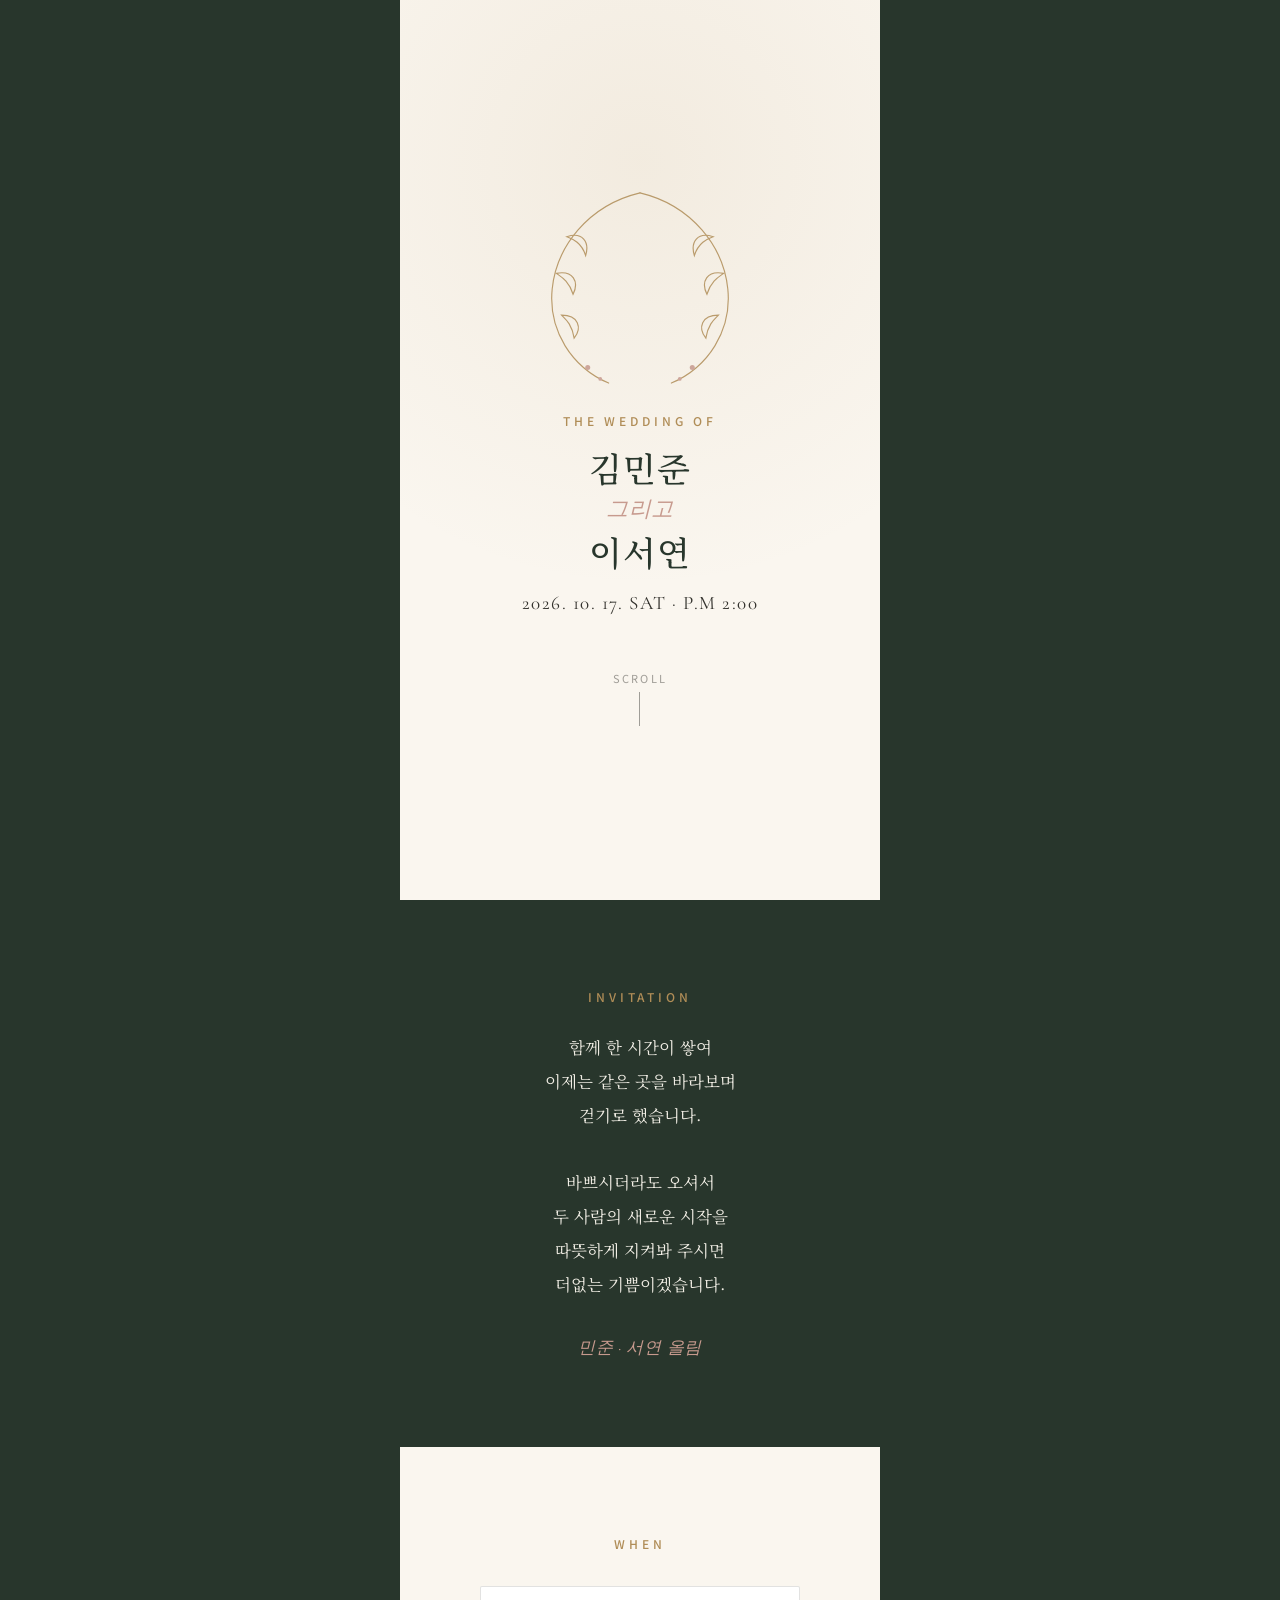
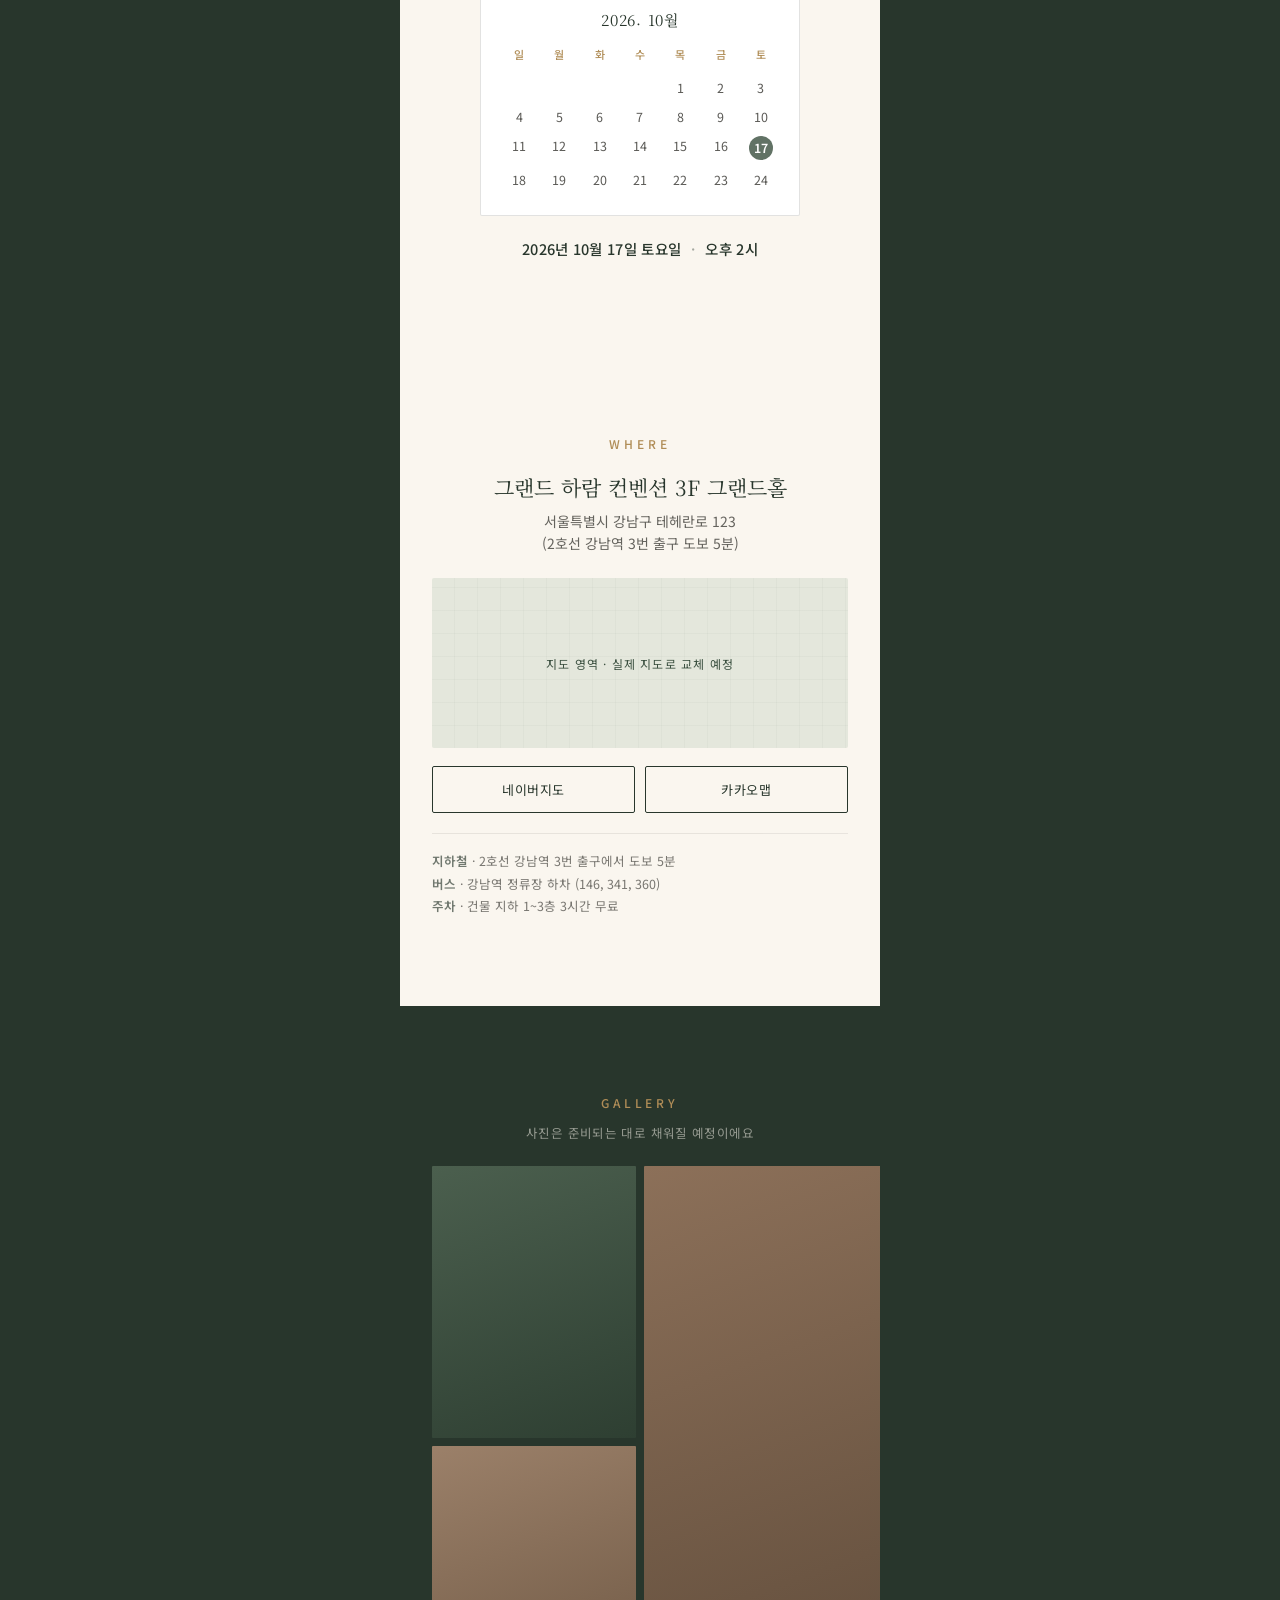
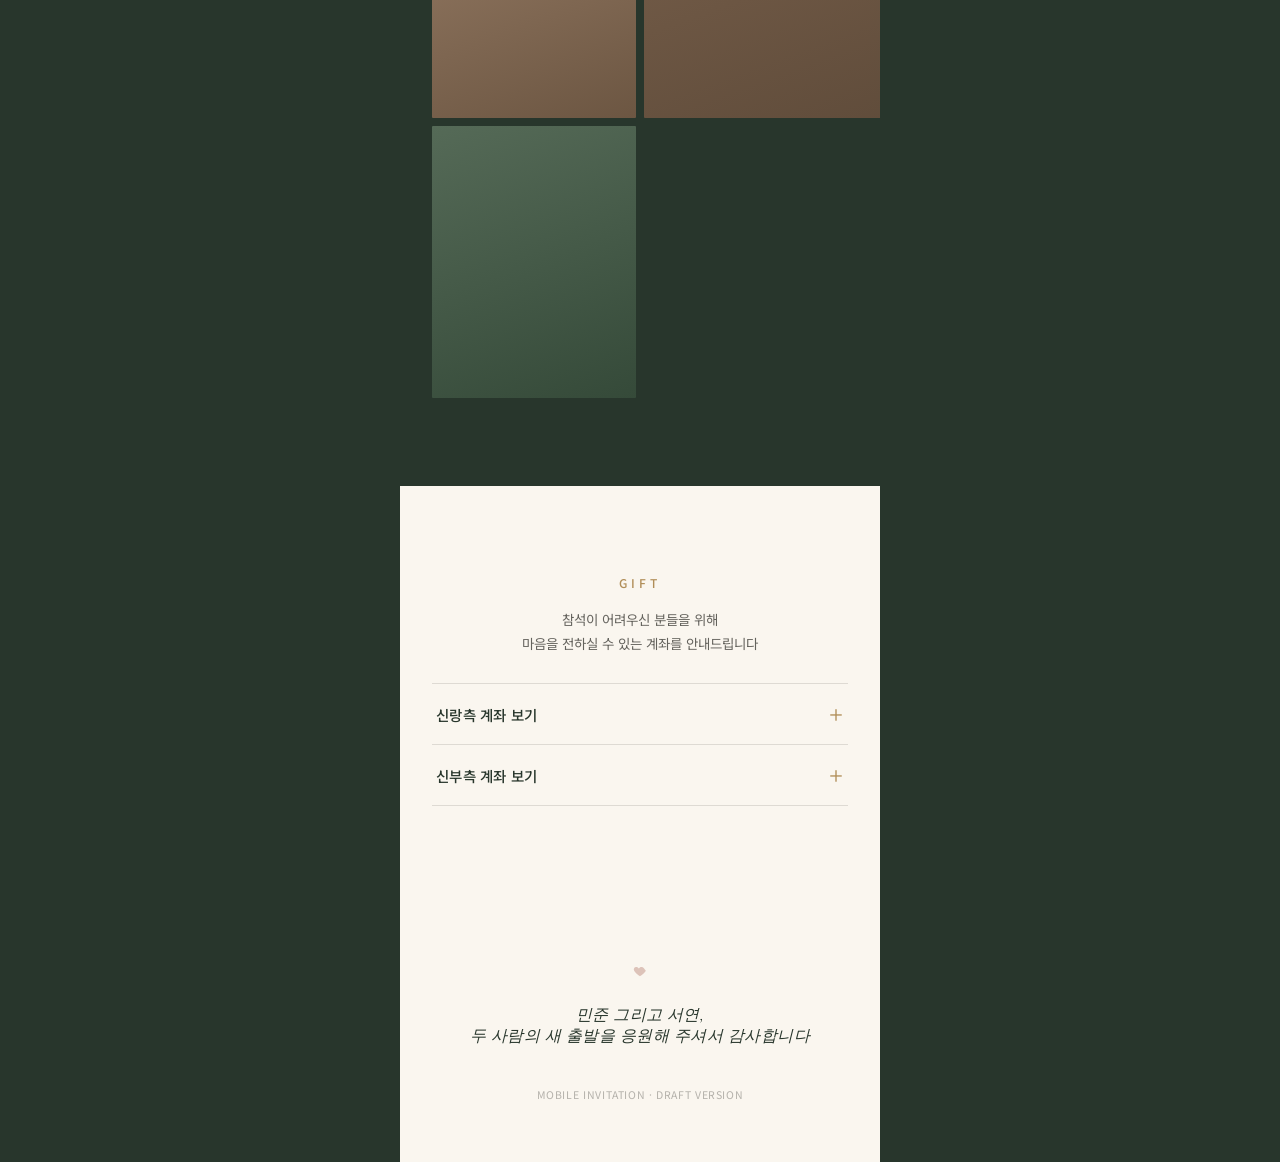
==== index.html @ 7b97405b "tt" ====
<!DOCTYPE html>
<html lang="ko">
<head>
<meta charset="UTF-8">
<meta name="viewport" content="width=device-width, initial-scale=1.0, maximum-scale=1.0">
<title>민준 · 서연 결혼식에 초대합니다</title>
<link rel="preconnect" href="https://fonts.googleapis.com">
<link rel="preconnect" href="https://fonts.gstatic.com" crossorigin>
<link href="https://fonts.googleapis.com/css2?family=Cormorant+Garamond:ital,wght@0,400;0,500;1,400;1,500&family=Noto+Sans+KR:wght@300;400;500;700&family=Noto+Serif+KR:wght@400;500;600&display=swap" rel="stylesheet">
<style>
  :root{
    --ivory:#FAF6EF;
    --forest:#3A4F3F;
    --forest-deep:#28362C;
    --rose:#C79A8E;
    --gold:#B08D57;
    --charcoal:#33322D;
    --sage:#E4E7DC;
    --line:rgba(51,50,45,0.14);
  }
  *{box-sizing:border-box; margin:0; padding:0;}
  html{scroll-behavior:smooth;}
  body{
    background:var(--forest-deep);
    color:var(--charcoal);
    font-family:'Noto Sans KR', sans-serif;
    -webkit-font-smoothing:antialiased;
  }
  .page{
    max-width:480px;
    margin:0 auto;
    background:var(--ivory);
    overflow:hidden;
    position:relative;
  }
  .section{
    padding:88px 32px;
    position:relative;
  }
  .eyebrow{
    font-size:12px;
    letter-spacing:0.32em;
    text-transform:uppercase;
    color:var(--gold);
    font-weight:500;
    text-align:center;
  }
  .fade-in{
    opacity:0;
    transform:translateY(18px);
    transition:opacity 0.9s ease, transform 0.9s ease;
  }
  .fade-in.visible{
    opacity:1;
    transform:translateY(0);
  }
  @media (prefers-reduced-motion: reduce){
    .fade-in{ opacity:1; transform:none; transition:none; }
    html{ scroll-behavior:auto; }
  }

  /* ---------- HERO ---------- */
  .hero{
    min-height:100svh;
    display:flex;
    flex-direction:column;
    align-items:center;
    justify-content:center;
    text-align:center;
    padding:64px 32px;
    background:
      radial-gradient(circle at 50% 18%, rgba(176,141,87,0.10), transparent 55%),
      var(--ivory);
  }
  .wreath{
    width:230px;
    height:230px;
    margin-bottom:8px;
  }
  .hero .eyebrow{ margin-bottom:2px; }
  .hero-names{
    font-family:'Noto Serif KR', serif;
    font-size:34px;
    font-weight:500;
    color:var(--forest-deep);
    letter-spacing:0.02em;
    margin:14px 0 6px;
    line-height:1.35;
  }
  .amp{
    display:block;
    font-family:'Cormorant Garamond', serif;
    font-style:italic;
    font-size:22px;
    color:var(--rose);
    margin:4px 0;
  }
  .hero-date{
    font-family:'Cormorant Garamond', serif;
    font-size:19px;
    letter-spacing:0.08em;
    color:var(--charcoal);
    margin-top:10px;
  }
  .scroll-cue{
    margin-top:56px;
    font-size:11px;
    letter-spacing:0.2em;
    color:var(--charcoal);
    opacity:0.45;
    display:flex;
    flex-direction:column;
    align-items:center;
    gap:6px;
  }
  .scroll-cue .stem{
    width:1px; height:34px;
    background:currentColor;
    animation:stem 2s ease-in-out infinite;
  }
  @keyframes stem{
    0%,100%{ transform:scaleY(1); opacity:0.45; }
    50%{ transform:scaleY(0.55); opacity:0.9; }
  }
  @media (prefers-reduced-motion: reduce){ .scroll-cue .stem{ animation:none; } }

  /* ---------- MESSAGE ---------- */
  .message{
    background:var(--forest-deep);
    color:var(--sage);
    text-align:center;
  }
  .message .eyebrow{ color:var(--gold); }
  .message p{
    font-family:'Noto Serif KR', serif;
    font-size:16.5px;
    line-height:2.05;
    color:#F1EEE5;
    margin-top:26px;
    font-weight:400;
  }
  .message .sign{
    margin-top:34px;
    font-family:'Cormorant Garamond', serif;
    font-style:italic;
    font-size:17px;
    color:var(--rose);
    letter-spacing:0.04em;
  }
  .divider{
    width:34px; height:1px;
    background:var(--gold);
    margin:26px auto 0;
    opacity:0.6;
  }

  /* ---------- CALENDAR ---------- */
  .calendar-wrap{
    display:flex; justify-content:center; margin-top:34px;
  }
  .calendar{
    width:100%;
    max-width:320px;
    border:1px solid var(--line);
    border-radius:2px;
    padding:22px 18px 26px;
    background:#fff;
  }
  .cal-title{
    text-align:center;
    font-family:'Noto Serif KR', serif;
    font-size:15px;
    color:var(--forest-deep);
    letter-spacing:0.05em;
    margin-bottom:16px;
  }
  .cal-grid{
    display:grid;
    grid-template-columns:repeat(7,1fr);
    row-gap:10px;
    text-align:center;
    font-size:12.5px;
  }
  .cal-grid .dow{
    color:var(--gold);
    font-weight:500;
    font-size:11px;
    padding-bottom:6px;
  }
  .cal-grid .d{ color:var(--charcoal); opacity:0.8; }
  .cal-grid .d.blank{ visibility:hidden; }
  .cal-grid .d.highlight{
    position:relative;
    color:#fff;
    font-weight:600;
  }
  .cal-grid .d.highlight span{
    display:inline-flex;
    align-items:center;
    justify-content:center;
    width:24px; height:24px;
    background:var(--forest);
    border-radius:50%;
  }
  .detail-row{
    display:flex;
    justify-content:center;
    gap:10px;
    margin-top:22px;
    font-size:14.5px;
    color:var(--forest-deep);
    font-weight:500;
    letter-spacing:0.02em;
  }
  .detail-row .divider-dot{ opacity:0.4; }

  /* ---------- LOCATION ---------- */
  .location{ text-align:center; }
  .venue-name{
    font-family:'Noto Serif KR', serif;
    font-size:21px;
    margin-top:20px;
    color:var(--forest-deep);
  }
  .venue-addr{
    font-size:14px;
    margin-top:8px;
    color:var(--charcoal);
    opacity:0.75;
    line-height:1.6;
  }
  .map-box{
    margin-top:24px;
    height:170px;
    border-radius:2px;
    background:
      repeating-linear-gradient(0deg, transparent, transparent 22px, rgba(58,79,63,0.07) 23px),
      repeating-linear-gradient(90deg, transparent, transparent 22px, rgba(58,79,63,0.07) 23px),
      var(--sage);
    display:flex;
    align-items:center;
    justify-content:center;
    color:var(--forest);
    font-size:12px;
    letter-spacing:0.1em;
  }
  .map-buttons{
    display:flex;
    gap:10px;
    margin-top:18px;
  }
  .map-buttons a{
    flex:1;
    text-align:center;
    padding:13px 0;
    font-size:13px;
    letter-spacing:0.04em;
    text-decoration:none;
    color:var(--forest-deep);
    border:1px solid var(--forest-deep);
    border-radius:2px;
    transition:background 0.25s ease, color 0.25s ease;
  }
  .map-buttons a:active{ background:var(--forest-deep); color:#fff; }
  .transit-note{
    margin-top:20px;
    font-size:12.5px;
    color:var(--charcoal);
    opacity:0.65;
    line-height:1.8;
    text-align:left;
    border-top:1px solid var(--line);
    padding-top:16px;
  }
  .transit-note b{ color:var(--forest-deep); font-weight:600; }

  /* ---------- GALLERY ---------- */
  .gallery{ background:var(--forest-deep); }
  .gallery .eyebrow{ color:var(--gold); }
  .gallery-note{
    text-align:center;
    color:#F1EEE5;
    opacity:0.55;
    font-size:12.5px;
    margin-top:12px;
    letter-spacing:0.03em;
  }
  .gallery-grid{
    display:grid;
    grid-template-columns:1fr 1fr;
    gap:8px;
    margin-top:24px;
  }
  .gallery-grid div{
    aspect-ratio:3/4;
    border-radius:1px;
  }
  .gallery-grid div:nth-child(1){ background:linear-gradient(160deg,#4B5F4E,#2E3F32); }
  .gallery-grid div:nth-child(2){ background:linear-gradient(160deg,#8C7059,#5C4938); grid-row: span 2; }
  .gallery-grid div:nth-child(3){ background:linear-gradient(160deg,#9B8069,#6C5642); }
  .gallery-grid div:nth-child(4){ background:linear-gradient(160deg,#556A57,#354A39); }

  /* ---------- ACCOUNT / RSVP ---------- */
  .accordion{ margin-top:28px; }
  .acc-item{
    border-top:1px solid var(--line);
  }
  .acc-item:last-child{ border-bottom:1px solid var(--line); }
  .acc-head{
    width:100%;
    background:none;
    border:none;
    padding:18px 4px;
    display:flex;
    align-items:center;
    justify-content:space-between;
    font-family:'Noto Sans KR', sans-serif;
    font-size:14.5px;
    font-weight:500;
    color:var(--forest-deep);
    cursor:pointer;
    letter-spacing:0.02em;
  }
  .acc-head .plus{
    font-size:16px;
    color:var(--gold);
    transition:transform 0.3s ease;
  }
  .acc-item.open .acc-head .plus{ transform:rotate(45deg); }
  .acc-body{
    max-height:0;
    overflow:hidden;
    transition:max-height 0.4s ease;
  }
  .acc-item.open .acc-body{ max-height:260px; }
  .acc-inner{ padding:0 4px 18px; }
  .acct-row{
    display:flex;
    justify-content:space-between;
    align-items:center;
    padding:10px 14px;
    background:#fff;
    border:1px solid var(--line);
    border-radius:2px;
    margin-bottom:8px;
    font-size:13px;
  }
  .acct-row .who{ color:var(--charcoal); opacity:0.6; margin-bottom:2px; font-size:11.5px; }
  .acct-row .num{ color:var(--forest-deep); font-weight:500; letter-spacing:0.02em; }
  .copy-btn{
    border:1px solid var(--forest-deep);
    background:none;
    color:var(--forest-deep);
    font-size:11.5px;
    padding:6px 10px;
    border-radius:2px;
    cursor:pointer;
    letter-spacing:0.03em;
    white-space:nowrap;
  }
  .copy-btn.copied{ background:var(--forest-deep); color:#fff; }

  /* ---------- FOOTER ---------- */
  .footer{
    text-align:center;
    padding:70px 32px 60px;
    background:var(--ivory);
  }
  .footer .heart{
    width:14px; height:14px;
    margin:0 auto 22px;
    opacity:0.55;
  }
  .footer p{
    font-family:'Cormorant Garamond', serif;
    font-style:italic;
    font-size:16px;
    color:var(--forest-deep);
    letter-spacing:0.03em;
  }
  .footer .credit{
    margin-top:40px;
    font-family:'Noto Sans KR', sans-serif;
    font-style:normal;
    font-size:10.5px;
    color:var(--charcoal);
    opacity:0.35;
    letter-spacing:0.06em;
  }
</style>
</head>
<body>
<div class="page">

  <!-- HERO -->
  <section class="hero">
    <svg class="wreath" viewBox="0 0 220 220" fill="none" xmlns="http://www.w3.org/2000/svg">
      <g stroke="#B08D57" stroke-width="1.1" stroke-linecap="round" fill="none" opacity="0.85">
        <path d="M110 18 C 60 30, 30 70, 26 110 C 22 150, 45 185, 80 200"/>
        <path d="M110 18 C 160 30, 190 70, 194 110 C 198 150, 175 185, 140 200"/>
        <path d="M40 60 C 55 55, 62 65, 58 78 C 54 65, 45 62, 40 60 Z"/>
        <path d="M30 95 C 46 92, 52 103, 46 115 C 42 102, 34 98, 30 95 Z"/>
        <path d="M35 135 C 51 135, 55 147, 47 157 C 45 144, 39 139, 35 135 Z"/>
        <path d="M180 60 C 165 55, 158 65, 162 78 C 166 65, 175 62, 180 60 Z"/>
        <path d="M190 95 C 174 92, 168 103, 174 115 C 178 102, 186 98, 190 95 Z"/>
        <path d="M185 135 C 169 135, 165 147, 173 157 C 175 144, 181 139, 185 135 Z"/>
        <circle cx="60" cy="185" r="2.4" fill="#C79A8E" stroke="none"/>
        <circle cx="160" cy="185" r="2.4" fill="#C79A8E" stroke="none"/>
        <circle cx="72" cy="196" r="1.8" fill="#C79A8E" stroke="none"/>
        <circle cx="148" cy="196" r="1.8" fill="#C79A8E" stroke="none"/>
      </g>
    </svg>
    <div class="eyebrow">The Wedding Of</div>
    <h1 class="hero-names">김민준<span class="amp">그리고</span>이서연</h1>
    <div class="hero-date">2026. 10. 17. SAT · P.M 2:00</div>
    <div class="scroll-cue"><span>SCROLL</span><span class="stem"></span></div>
  </section>

  <!-- MESSAGE -->
  <section class="section message fade-in">
    <div class="eyebrow">Invitation</div>
    <p>
      함께 한 시간이 쌓여<br>
      이제는 같은 곳을 바라보며<br>
      걷기로 했습니다.<br><br>
      바쁘시더라도 오셔서<br>
      두 사람의 새로운 시작을<br>
      따뜻하게 지켜봐 주시면<br>
      더없는 기쁨이겠습니다.
    </p>
    <div class="sign">민준 · 서연 올림</div>
  </section>

  <!-- CALENDAR / DETAILS -->
  <section class="section fade-in">
    <div class="eyebrow" style="color:var(--gold);">When</div>
    <div class="calendar-wrap">
      <div class="calendar">
        <div class="cal-title">2026. 10월</div>
        <div class="cal-grid">
          <div class="dow">일</div><div class="dow">월</div><div class="dow">화</div><div class="dow">수</div><div class="dow">목</div><div class="dow">금</div><div class="dow">토</div>
          <div class="d blank"></div><div class="d blank"></div><div class="d blank"></div><div class="d blank"></div><div class="d">1</div><div class="d">2</div><div class="d">3</div>
          <div class="d">4</div><div class="d">5</div><div class="d">6</div><div class="d">7</div><div class="d">8</div><div class="d">9</div><div class="d">10</div>
          <div class="d">11</div><div class="d">12</div><div class="d">13</div><div class="d">14</div><div class="d">15</div><div class="d">16</div><div class="d highlight"><span>17</span></div>
          <div class="d">18</div><div class="d">19</div><div class="d">20</div><div class="d">21</div><div class="d">22</div><div class="d">23</div><div class="d">24</div>
        </div>
      </div>
    </div>
    <div class="detail-row">
      <span>2026년 10월 17일 토요일</span><span class="divider-dot">·</span><span>오후 2시</span>
    </div>
  </section>

  <!-- LOCATION -->
  <section class="section location fade-in">
    <div class="eyebrow" style="color:var(--gold);">Where</div>
    <div class="venue-name">그랜드 하람 컨벤션 3F 그랜드홀</div>
    <div class="venue-addr">서울특별시 강남구 테헤란로 123<br>(2호선 강남역 3번 출구 도보 5분)</div>
    <div class="map-box">지도 영역 · 실제 지도로 교체 예정</div>
    <div class="map-buttons">
      <a href="https://map.naver.com" target="_blank" rel="noopener">네이버지도</a>
      <a href="https://map.kakao.com" target="_blank" rel="noopener">카카오맵</a>
    </div>
    <div class="transit-note">
      <b>지하철</b> · 2호선 강남역 3번 출구에서 도보 5분<br>
      <b>버스</b> · 강남역 정류장 하차 (146, 341, 360)<br>
      <b>주차</b> · 건물 지하 1~3층 3시간 무료
    </div>
  </section>

  <!-- GALLERY -->
  <section class="section gallery fade-in">
    <div class="eyebrow">Gallery</div>
    <div class="gallery-note">사진은 준비되는 대로 채워질 예정이에요</div>
    <div class="gallery-grid">
      <div></div><div></div><div></div><div></div>
    </div>
  </section>

  <!-- ACCOUNT -->
  <section class="section fade-in">
    <div class="eyebrow" style="color:var(--gold);">Gift</div>
    <p style="text-align:center; margin-top:16px; font-size:13.5px; color:var(--charcoal); opacity:0.75; line-height:1.8;">
      참석이 어려우신 분들을 위해<br>마음을 전하실 수 있는 계좌를 안내드립니다
    </p>
    <div class="accordion">
      <div class="acc-item">
        <button class="acc-head" onclick="toggleAcc(this)">신랑측 계좌 보기 <span class="plus">＋</span></button>
        <div class="acc-body">
          <div class="acc-inner">
            <div class="acct-row">
              <div><div class="who">신랑 김민준</div><div class="num">국민은행 123456-01-123456</div></div>
              <button class="copy-btn" onclick="copyAcct(this,'123456-01-123456')">복사</button>
            </div>
            <div class="acct-row">
              <div><div class="who">신랑 父 김철수</div><div class="num">신한은행 110-987-654321</div></div>
              <button class="copy-btn" onclick="copyAcct(this,'110-987-654321')">복사</button>
            </div>
          </div>
        </div>
      </div>
      <div class="acc-item">
        <button class="acc-head" onclick="toggleAcc(this)">신부측 계좌 보기 <span class="plus">＋</span></button>
        <div class="acc-body">
          <div class="acc-inner">
            <div class="acct-row">
              <div><div class="who">신부 이서연</div><div class="num">우리은행 1002-345-678901</div></div>
              <button class="copy-btn" onclick="copyAcct(this,'1002-345-678901')">복사</button>
            </div>
            <div class="acct-row">
              <div><div class="who">신부 母 박영희</div><div class="num">하나은행 234-567890-12345</div></div>
              <button class="copy-btn" onclick="copyAcct(this,'234-567890-12345')">복사</button>
            </div>
          </div>
        </div>
      </div>
    </div>
  </section>

  <!-- FOOTER -->
  <section class="footer fade-in">
    <svg class="heart" viewBox="0 0 24 24" fill="#C79A8E"><path d="M12 21s-7.5-4.7-10-9.3C.4 8.5 2 5 5.5 5c2 0 3.5 1.2 4.5 2.8C11 6.2 12.5 5 14.5 5 18 5 19.6 8.5 22 11.7 19.5 16.3 12 21 12 21z"/></svg>
    <p>민준 그리고 서연,<br>두 사람의 새 출발을 응원해 주셔서 감사합니다</p>
    <div class="credit">MOBILE INVITATION · DRAFT VERSION</div>
  </section>

</div>

<script>
  // scroll reveal
  const els = document.querySelectorAll('.fade-in');
  const io = new IntersectionObserver((entries)=>{
    entries.forEach(e=>{ if(e.isIntersecting){ e.target.classList.add('visible'); } });
  }, { threshold: 0.15 });
  els.forEach(el=> io.observe(el));

  // accordion
  function toggleAcc(btn){
    const item = btn.closest('.acc-item');
    item.classList.toggle('open');
  }

  // copy account number
  function copyAcct(btn, text){
    navigator.clipboard.writeText(text).then(()=>{
      const original = btn.textContent;
      btn.textContent = '복사됨';
      btn.classList.add('copied');
      setTimeout(()=>{ btn.textContent = original; btn.classList.remove('copied'); }, 1500);
    });
  }
</script>
</body>
</html>
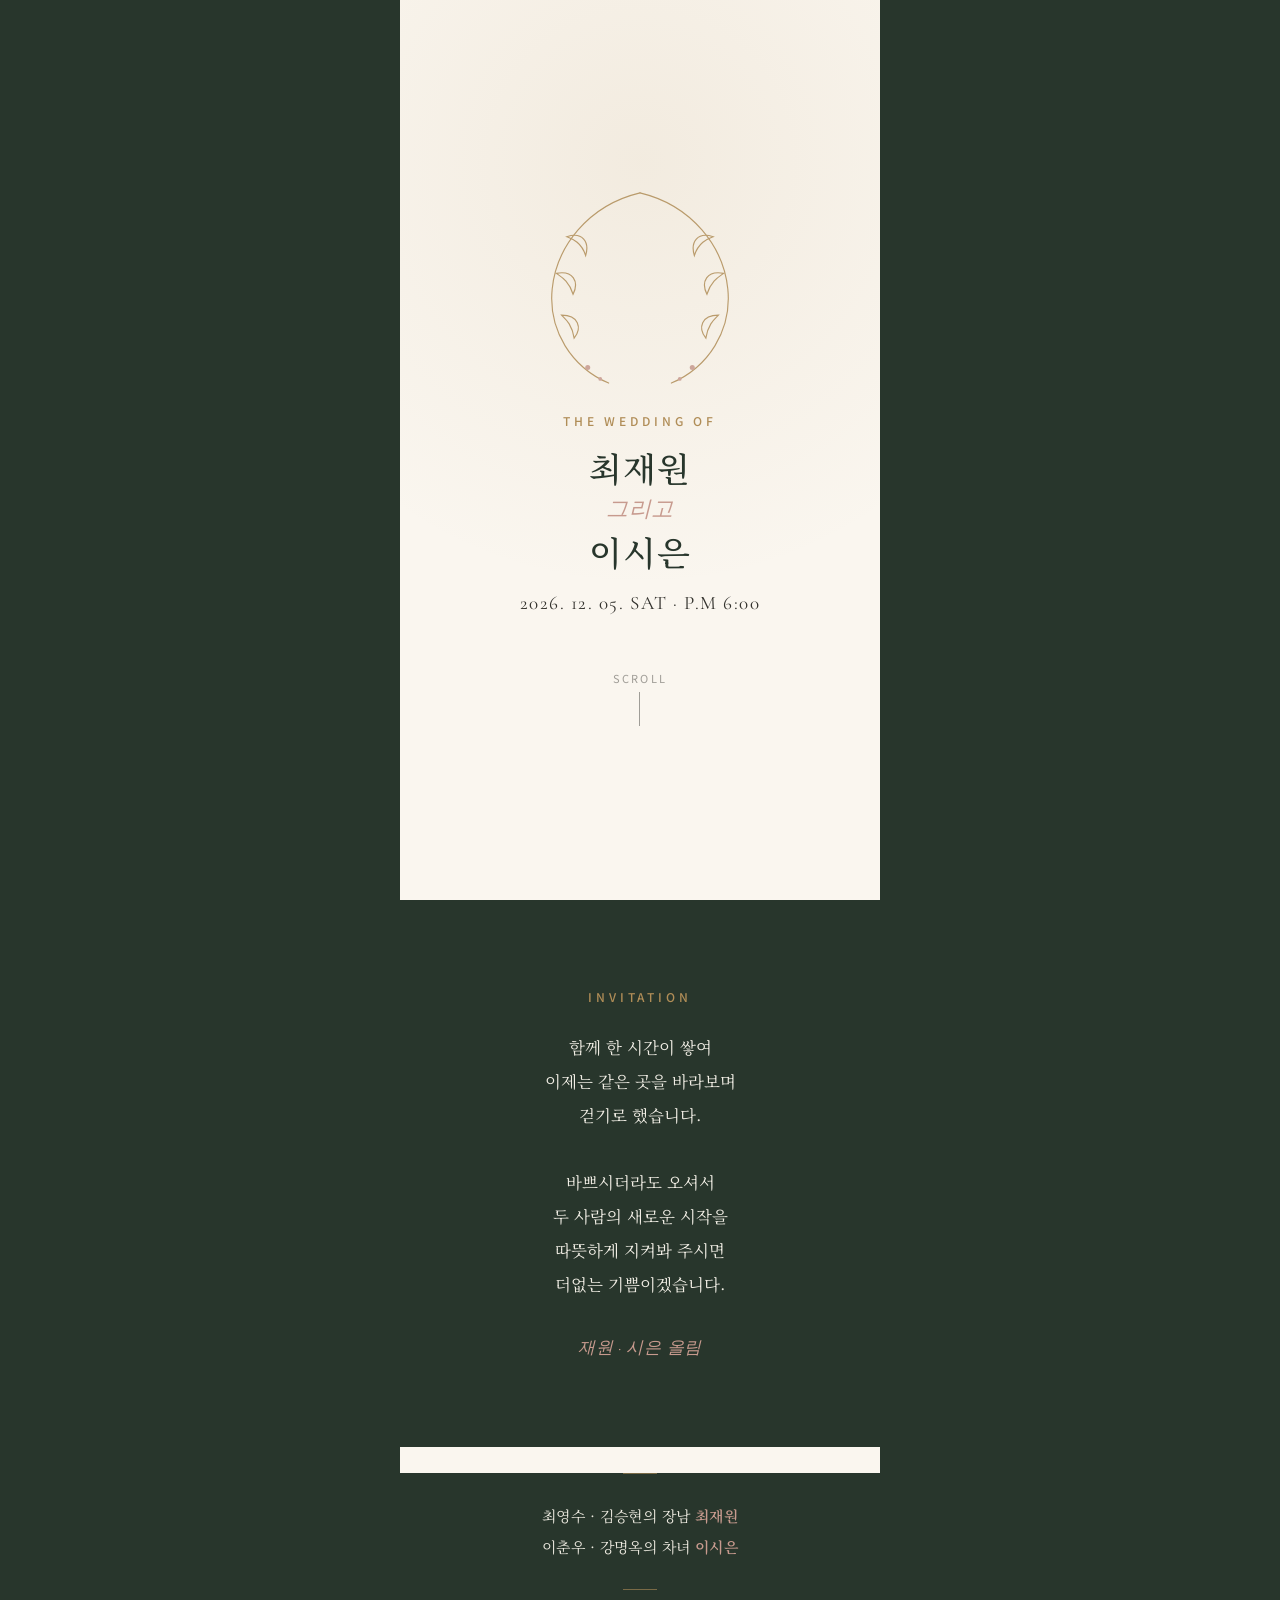
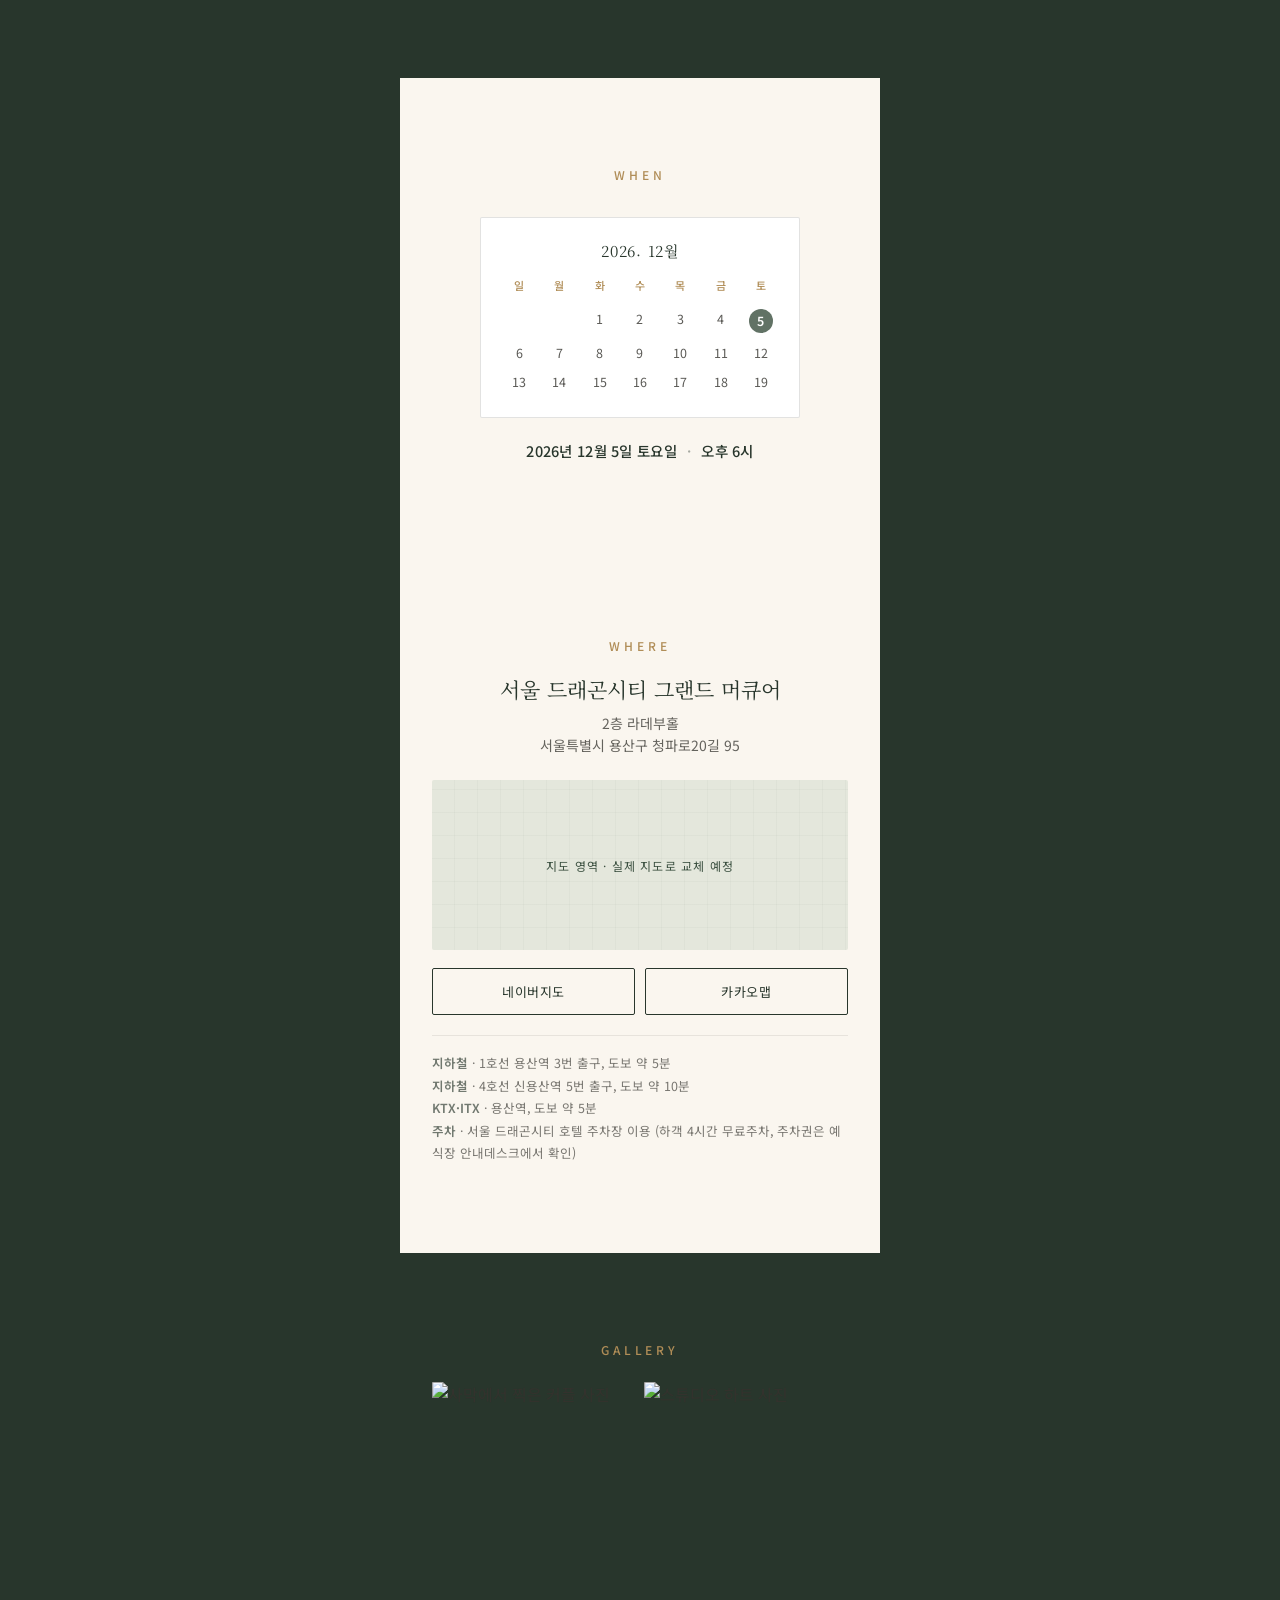
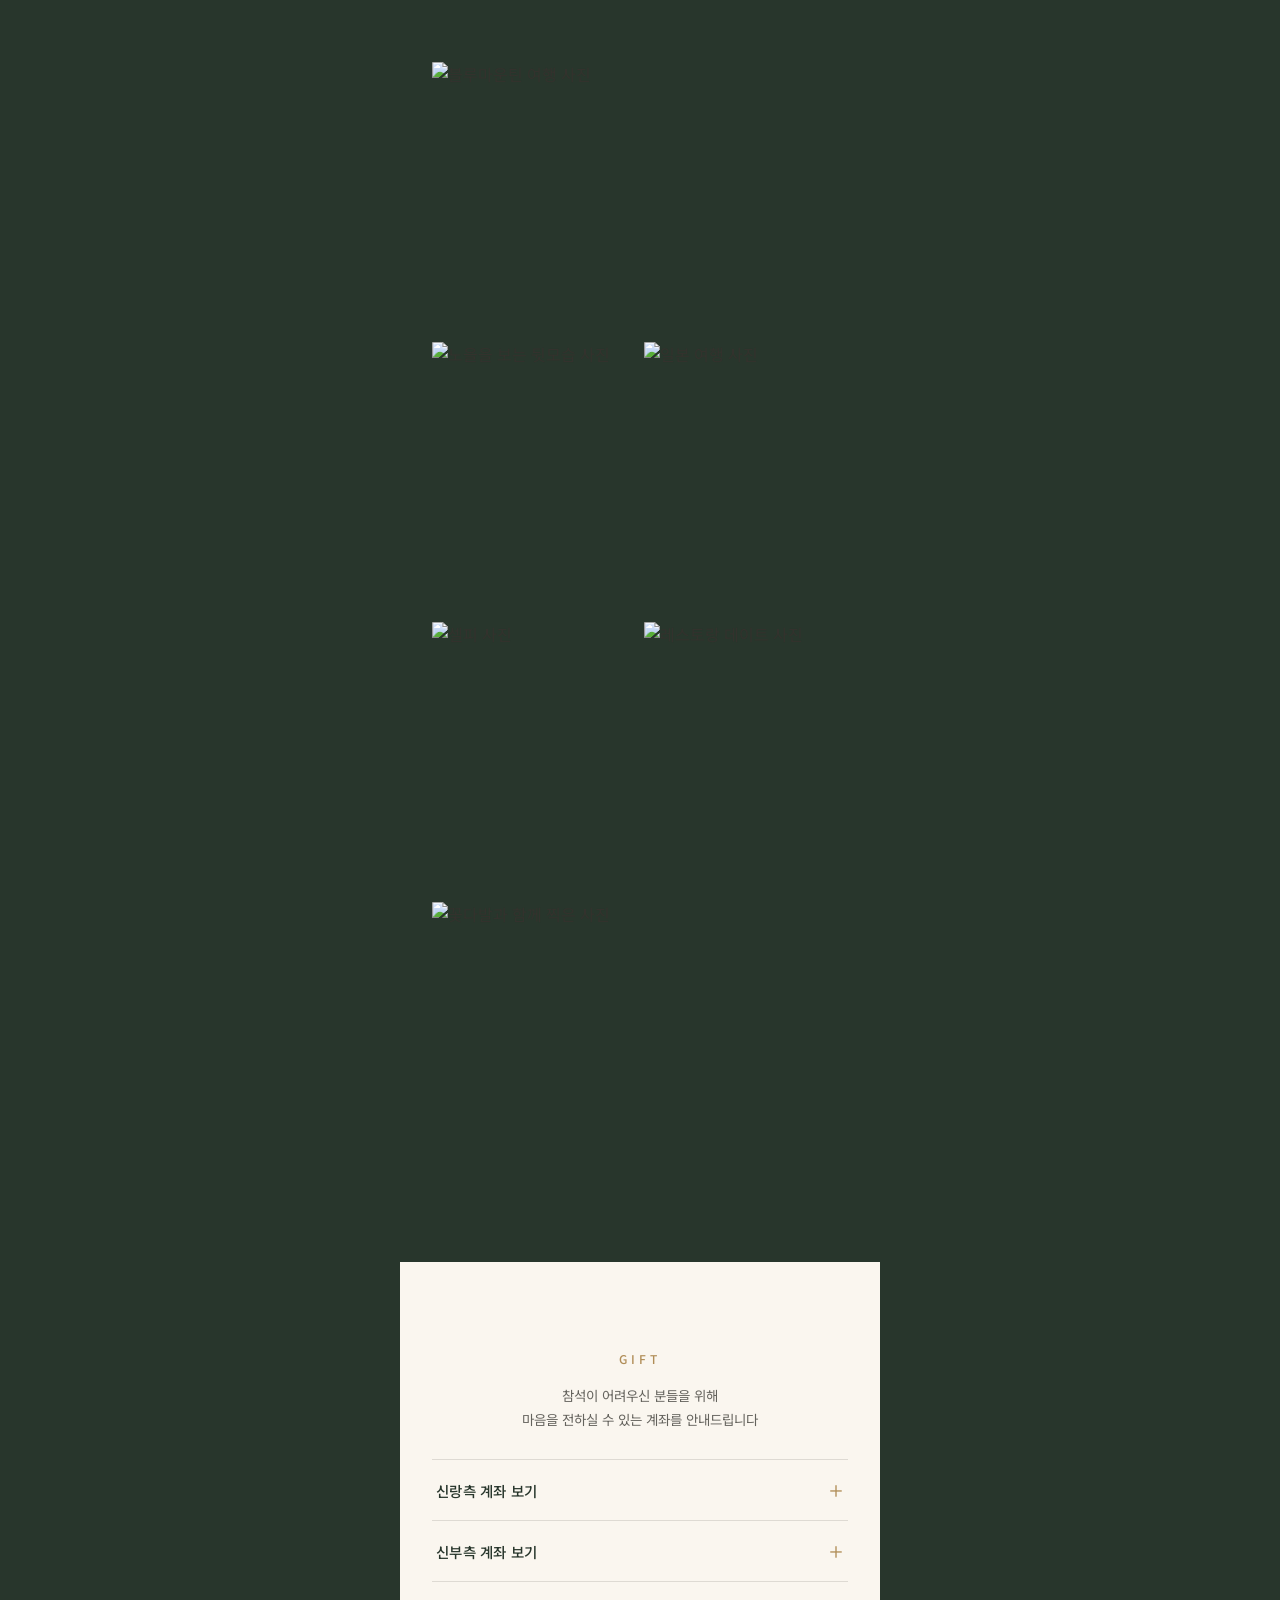
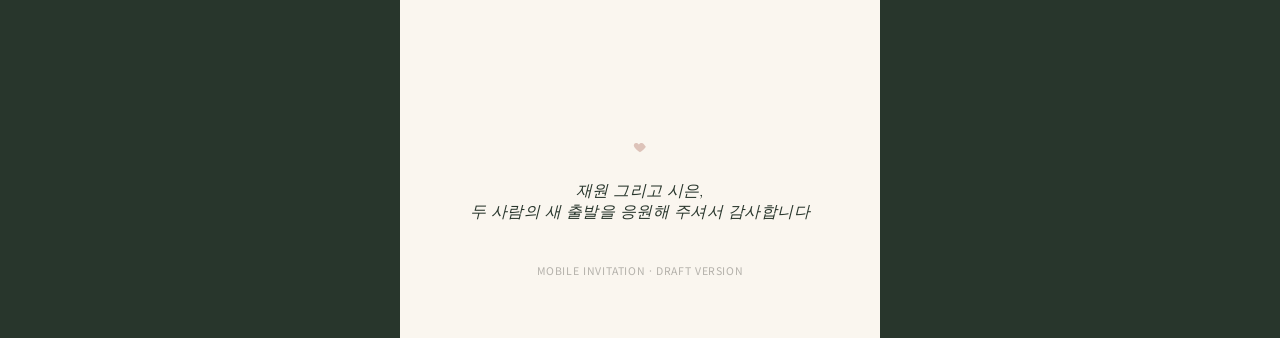
==== commit 0aa25368: "dd" ====
--- a/index.html
+++ b/index.html
@@ -3,7 +3,7 @@
 <head>
 <meta charset="UTF-8">
 <meta name="viewport" content="width=device-width, initial-scale=1.0, maximum-scale=1.0">
-<title>민준 · 서연 결혼식에 초대합니다</title>
+<title>재원 · 시은 결혼식에 초대합니다</title>
 <link rel="preconnect" href="https://fonts.googleapis.com">
 <link rel="preconnect" href="https://fonts.gstatic.com" crossorigin>
 <link href="https://fonts.googleapis.com/css2?family=Cormorant+Garamond:ital,wght@0,400;0,500;1,400;1,500&family=Noto+Sans+KR:wght@300;400;500;700&family=Noto+Serif+KR:wght@400;500;600&display=swap" rel="stylesheet">
@@ -154,6 +154,24 @@
     opacity:0.6;
   }
 
+  /* ---------- FAMILY ---------- */
+  .family{
+    background:var(--forest-deep);
+    padding-top:0;
+    text-align:center;
+  }
+  .family-line{
+    font-family:'Noto Serif KR', serif;
+    font-size:15px;
+    color:#EDEAE0;
+    line-height:2.1;
+    letter-spacing:0.01em;
+  }
+  .family-line b{
+    font-weight:600;
+    color:var(--rose);
+  }
+
   /* ---------- CALENDAR ---------- */
   .calendar-wrap{
     display:flex; justify-content:center; margin-top:34px;
@@ -291,14 +309,18 @@
     gap:8px;
     margin-top:24px;
   }
-  .gallery-grid div{
+  .gallery-grid img{
+    width:100%;
+    height:100%;
     aspect-ratio:3/4;
+    object-fit:cover;
+    display:block;
     border-radius:1px;
   }
-  .gallery-grid div:nth-child(1){ background:linear-gradient(160deg,#4B5F4E,#2E3F32); }
-  .gallery-grid div:nth-child(2){ background:linear-gradient(160deg,#8C7059,#5C4938); grid-row: span 2; }
-  .gallery-grid div:nth-child(3){ background:linear-gradient(160deg,#9B8069,#6C5642); }
-  .gallery-grid div:nth-child(4){ background:linear-gradient(160deg,#556A57,#354A39); }
+  .gallery-grid img.tall{
+    aspect-ratio:auto;
+    grid-row:span 2;
+  }
 
   /* ---------- ACCOUNT / RSVP ---------- */
   .accordion{ margin-top:28px; }
@@ -411,8 +433,8 @@
       </g>
     </svg>
     <div class="eyebrow">The Wedding Of</div>
-    <h1 class="hero-names">김민준<span class="amp">그리고</span>이서연</h1>
-    <div class="hero-date">2026. 10. 17. SAT · P.M 2:00</div>
+    <h1 class="hero-names">최재원<span class="amp">그리고</span>이시은</h1>
+    <div class="hero-date">2026. 12. 05. SAT · P.M 6:00</div>
     <div class="scroll-cue"><span>SCROLL</span><span class="stem"></span></div>
   </section>
 
@@ -428,7 +450,15 @@
       따뜻하게 지켜봐 주시면<br>
       더없는 기쁨이겠습니다.
     </p>
-    <div class="sign">민준 · 서연 올림</div>
+    <div class="sign">재원 · 시은 올림</div>
+  </section>
+
+  <!-- FAMILY -->
+  <section class="section family fade-in">
+    <div class="divider" style="margin-bottom:26px;"></div>
+    <div class="family-line">최영수 · 김승현의 장남 <b>최재원</b></div>
+    <div class="family-line">이춘우 · 강명옥의 차녀 <b>이시은</b></div>
+    <div class="divider" style="margin-top:26px;"></div>
   </section>
 
   <!-- CALENDAR / DETAILS -->
@@ -436,44 +466,50 @@
     <div class="eyebrow" style="color:var(--gold);">When</div>
     <div class="calendar-wrap">
       <div class="calendar">
-        <div class="cal-title">2026. 10월</div>
+        <div class="cal-title">2026. 12월</div>
         <div class="cal-grid">
           <div class="dow">일</div><div class="dow">월</div><div class="dow">화</div><div class="dow">수</div><div class="dow">목</div><div class="dow">금</div><div class="dow">토</div>
-          <div class="d blank"></div><div class="d blank"></div><div class="d blank"></div><div class="d blank"></div><div class="d">1</div><div class="d">2</div><div class="d">3</div>
-          <div class="d">4</div><div class="d">5</div><div class="d">6</div><div class="d">7</div><div class="d">8</div><div class="d">9</div><div class="d">10</div>
-          <div class="d">11</div><div class="d">12</div><div class="d">13</div><div class="d">14</div><div class="d">15</div><div class="d">16</div><div class="d highlight"><span>17</span></div>
-          <div class="d">18</div><div class="d">19</div><div class="d">20</div><div class="d">21</div><div class="d">22</div><div class="d">23</div><div class="d">24</div>
+          <div class="d blank"></div><div class="d blank"></div><div class="d">1</div><div class="d">2</div><div class="d">3</div><div class="d">4</div><div class="d highlight"><span>5</span></div>
+          <div class="d">6</div><div class="d">7</div><div class="d">8</div><div class="d">9</div><div class="d">10</div><div class="d">11</div><div class="d">12</div>
+          <div class="d">13</div><div class="d">14</div><div class="d">15</div><div class="d">16</div><div class="d">17</div><div class="d">18</div><div class="d">19</div>
         </div>
       </div>
     </div>
     <div class="detail-row">
-      <span>2026년 10월 17일 토요일</span><span class="divider-dot">·</span><span>오후 2시</span>
+      <span>2026년 12월 5일 토요일</span><span class="divider-dot">·</span><span>오후 6시</span>
     </div>
   </section>
 
   <!-- LOCATION -->
   <section class="section location fade-in">
     <div class="eyebrow" style="color:var(--gold);">Where</div>
-    <div class="venue-name">그랜드 하람 컨벤션 3F 그랜드홀</div>
-    <div class="venue-addr">서울특별시 강남구 테헤란로 123<br>(2호선 강남역 3번 출구 도보 5분)</div>
+    <div class="venue-name">서울 드래곤시티 그랜드 머큐어</div>
+    <div class="venue-addr">2층 라데부홀<br>서울특별시 용산구 청파로20길 95</div>
     <div class="map-box">지도 영역 · 실제 지도로 교체 예정</div>
     <div class="map-buttons">
-      <a href="https://map.naver.com" target="_blank" rel="noopener">네이버지도</a>
-      <a href="https://map.kakao.com" target="_blank" rel="noopener">카카오맵</a>
+      <a href="https://map.naver.com/p/search/서울드래곤시티%20그랜드머큐어" target="_blank" rel="noopener">네이버지도</a>
+      <a href="https://map.kakao.com/?q=서울드래곤시티%20그랜드머큐어" target="_blank" rel="noopener">카카오맵</a>
     </div>
     <div class="transit-note">
-      <b>지하철</b> · 2호선 강남역 3번 출구에서 도보 5분<br>
-      <b>버스</b> · 강남역 정류장 하차 (146, 341, 360)<br>
-      <b>주차</b> · 건물 지하 1~3층 3시간 무료
+      <b>지하철</b> · 1호선 용산역 3번 출구, 도보 약 5분<br>
+      <b>지하철</b> · 4호선 신용산역 5번 출구, 도보 약 10분<br>
+      <b>KTX·ITX</b> · 용산역, 도보 약 5분<br>
+      <b>주차</b> · 서울 드래곤시티 호텔 주차장 이용 (하객 4시간 무료주차, 주차권은 예식장 안내데스크에서 확인)
     </div>
   </section>
 
   <!-- GALLERY -->
   <section class="section gallery fade-in">
     <div class="eyebrow">Gallery</div>
-    <div class="gallery-note">사진은 준비되는 대로 채워질 예정이에요</div>
     <div class="gallery-grid">
-      <div></div><div></div><div></div><div></div>
+      <img src="photos/photo6.jpg" alt="사막에서 찍은 커플 사진">
+      <img src="photos/photo5.jpg" alt="스튜디오 하트 사진" class="tall">
+      <img src="photos/photo2.jpg" alt="블루마운틴 여행 사진">
+      <img src="photos/photo3.jpg" alt="노을을 보는 뒷모습 사진">
+      <img src="photos/photo8.jpg" alt="일본 여행 사진">
+      <img src="photos/photo7.jpg" alt="셀피 사진">
+      <img src="photos/photo1.jpg" alt="레스토랑 데이트 사진">
+      <img src="photos/photo4.jpg" alt="꽃다발과 함께 찍은 사진">
     </div>
   </section>
 
@@ -489,11 +525,11 @@
         <div class="acc-body">
           <div class="acc-inner">
             <div class="acct-row">
-              <div><div class="who">신랑 김민준</div><div class="num">국민은행 123456-01-123456</div></div>
+              <div><div class="who">신랑 최재원</div><div class="num">국민은행 123456-01-123456</div></div>
               <button class="copy-btn" onclick="copyAcct(this,'123456-01-123456')">복사</button>
             </div>
             <div class="acct-row">
-              <div><div class="who">신랑 父 김철수</div><div class="num">신한은행 110-987-654321</div></div>
+              <div><div class="who">신랑 父 최영수</div><div class="num">신한은행 110-987-654321</div></div>
               <button class="copy-btn" onclick="copyAcct(this,'110-987-654321')">복사</button>
             </div>
           </div>
@@ -504,11 +540,11 @@
         <div class="acc-body">
           <div class="acc-inner">
             <div class="acct-row">
-              <div><div class="who">신부 이서연</div><div class="num">우리은행 1002-345-678901</div></div>
+              <div><div class="who">신부 이시은</div><div class="num">우리은행 1002-345-678901</div></div>
               <button class="copy-btn" onclick="copyAcct(this,'1002-345-678901')">복사</button>
             </div>
             <div class="acct-row">
-              <div><div class="who">신부 母 박영희</div><div class="num">하나은행 234-567890-12345</div></div>
+              <div><div class="who">신부 母 강명옥</div><div class="num">하나은행 234-567890-12345</div></div>
               <button class="copy-btn" onclick="copyAcct(this,'234-567890-12345')">복사</button>
             </div>
           </div>
@@ -520,7 +556,7 @@
   <!-- FOOTER -->
   <section class="footer fade-in">
     <svg class="heart" viewBox="0 0 24 24" fill="#C79A8E"><path d="M12 21s-7.5-4.7-10-9.3C.4 8.5 2 5 5.5 5c2 0 3.5 1.2 4.5 2.8C11 6.2 12.5 5 14.5 5 18 5 19.6 8.5 22 11.7 19.5 16.3 12 21 12 21z"/></svg>
-    <p>민준 그리고 서연,<br>두 사람의 새 출발을 응원해 주셔서 감사합니다</p>
+    <p>재원 그리고 시은,<br>두 사람의 새 출발을 응원해 주셔서 감사합니다</p>
     <div class="credit">MOBILE INVITATION · DRAFT VERSION</div>
   </section>
 
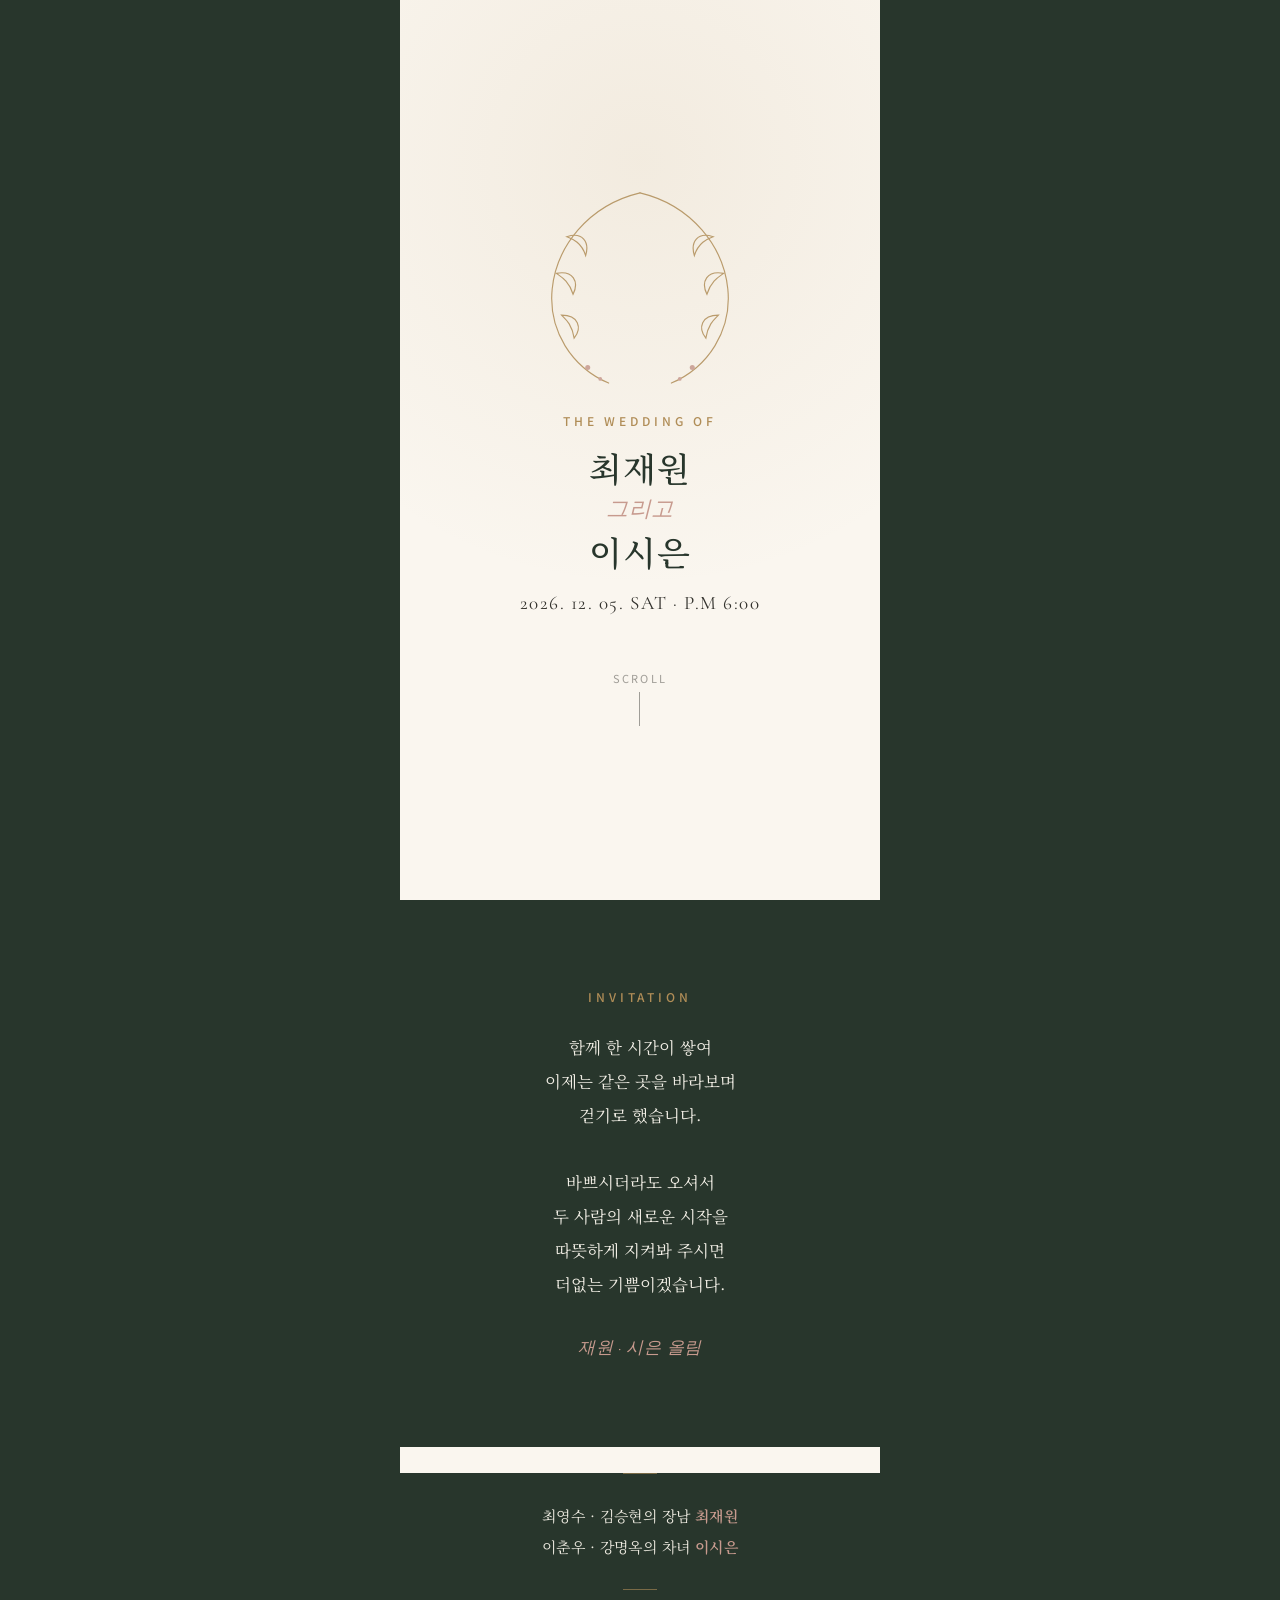
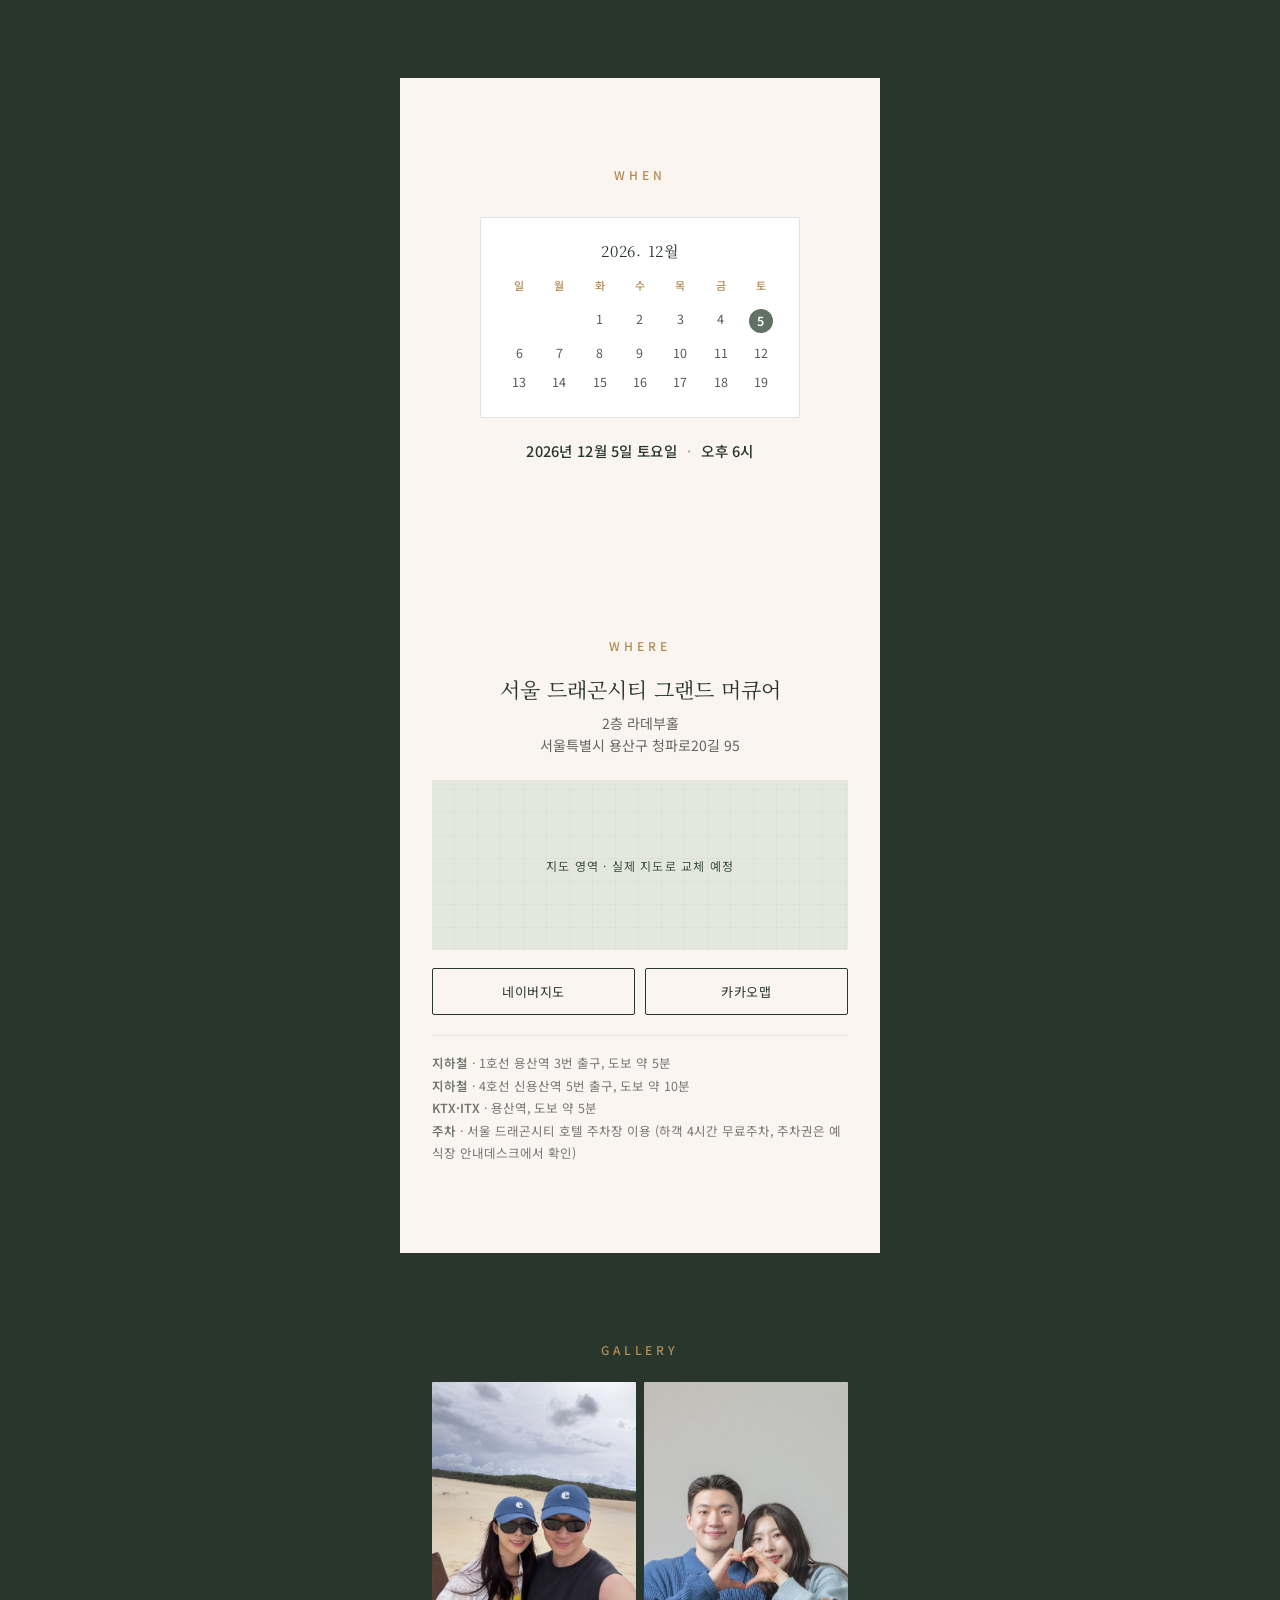
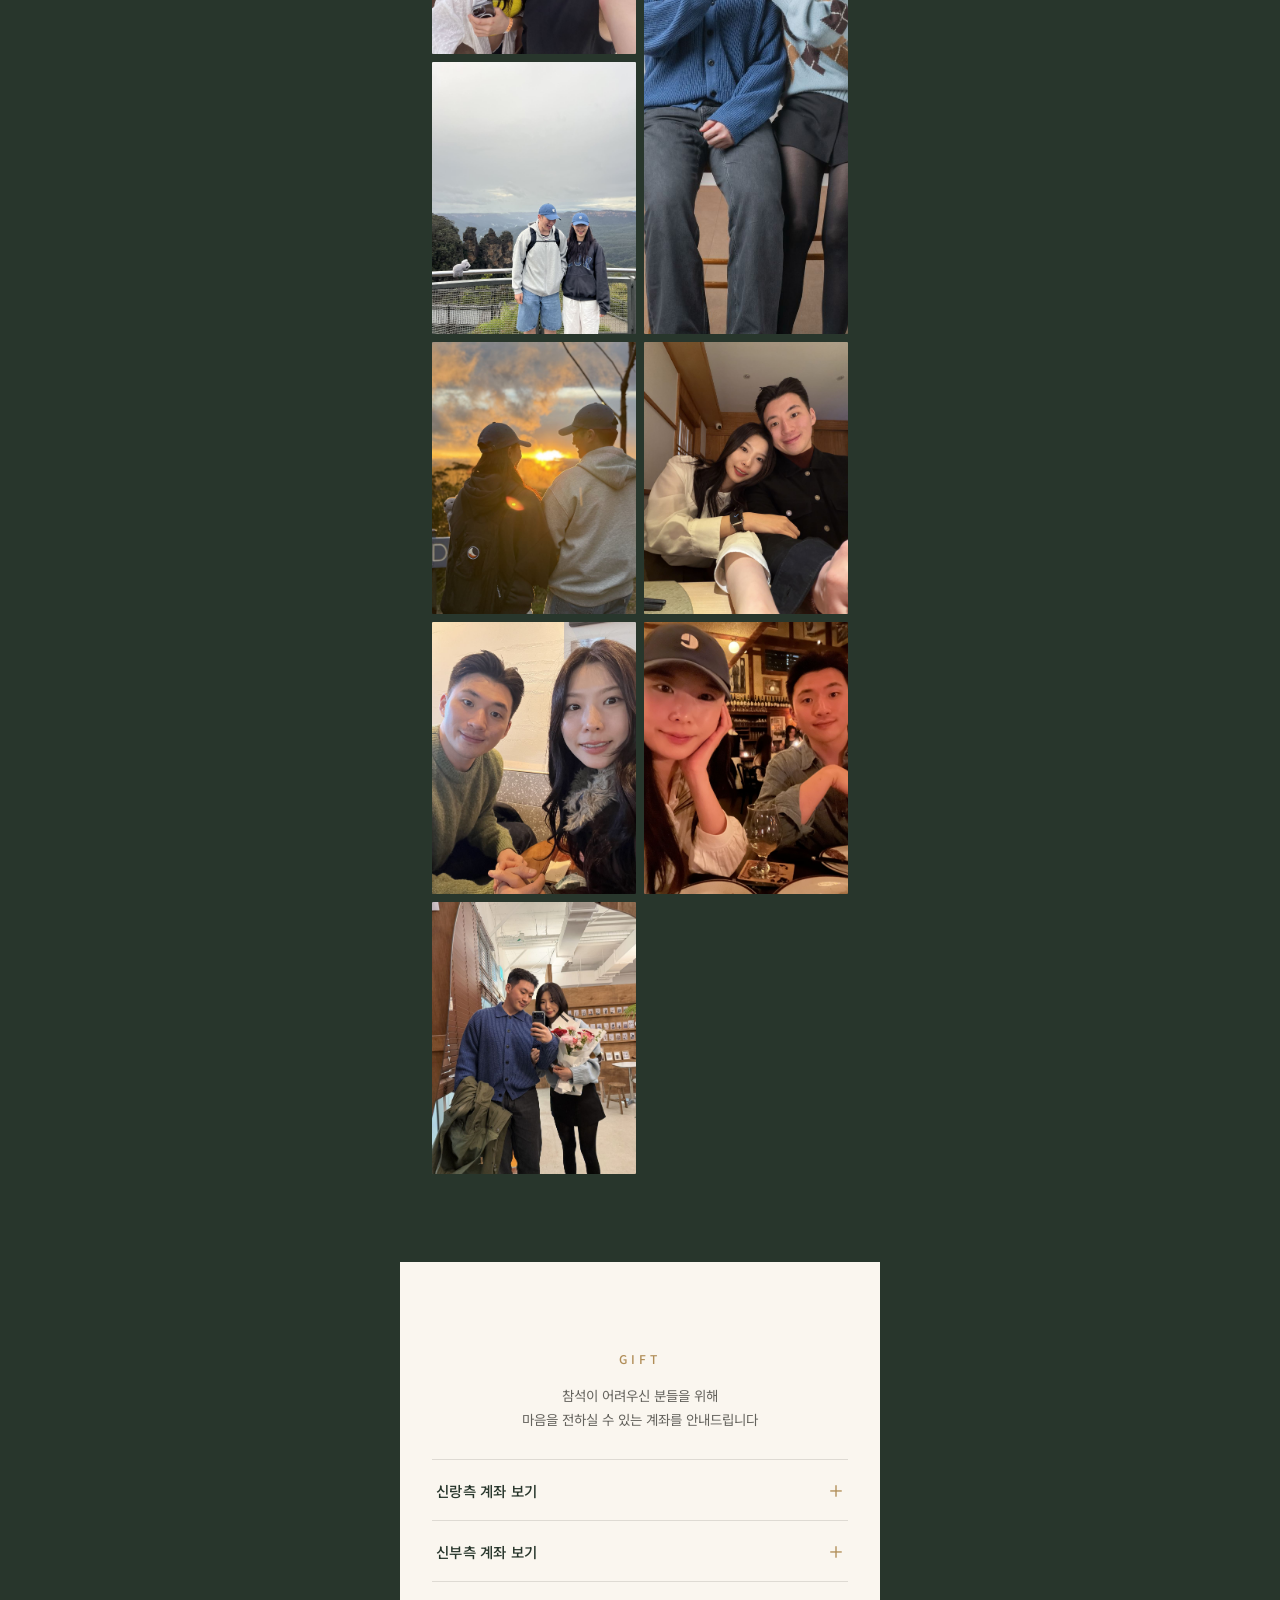
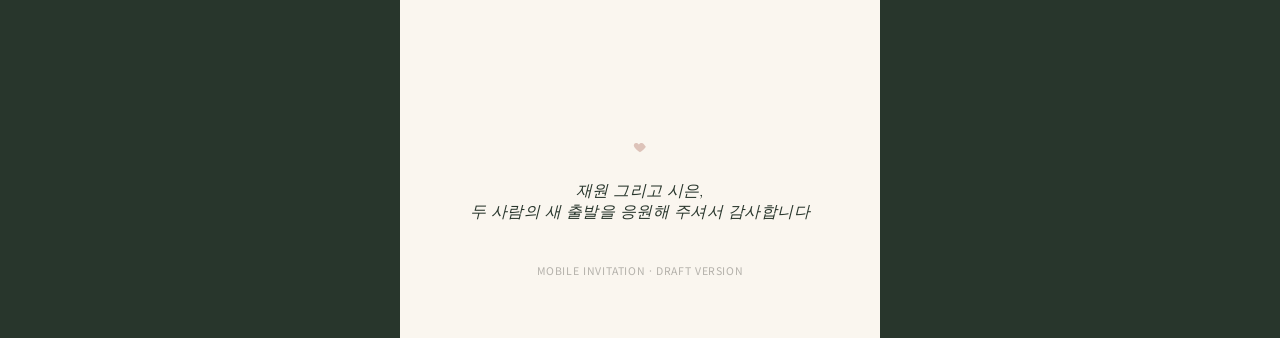
==== commit c25b1102: "dd" ====
--- a/index.html
+++ b/index.html
@@ -502,14 +502,14 @@
   <section class="section gallery fade-in">
     <div class="eyebrow">Gallery</div>
     <div class="gallery-grid">
-      <img src="photos/photo6.jpg" alt="사막에서 찍은 커플 사진">
-      <img src="photos/photo5.jpg" alt="스튜디오 하트 사진" class="tall">
-      <img src="photos/photo2.jpg" alt="블루마운틴 여행 사진">
-      <img src="photos/photo3.jpg" alt="노을을 보는 뒷모습 사진">
-      <img src="photos/photo8.jpg" alt="일본 여행 사진">
-      <img src="photos/photo7.jpg" alt="셀피 사진">
-      <img src="photos/photo1.jpg" alt="레스토랑 데이트 사진">
-      <img src="photos/photo4.jpg" alt="꽃다발과 함께 찍은 사진">
+      <img src="[data-uri]" alt="사막에서 찍은 커플 사진">
+      <img src="[data-uri]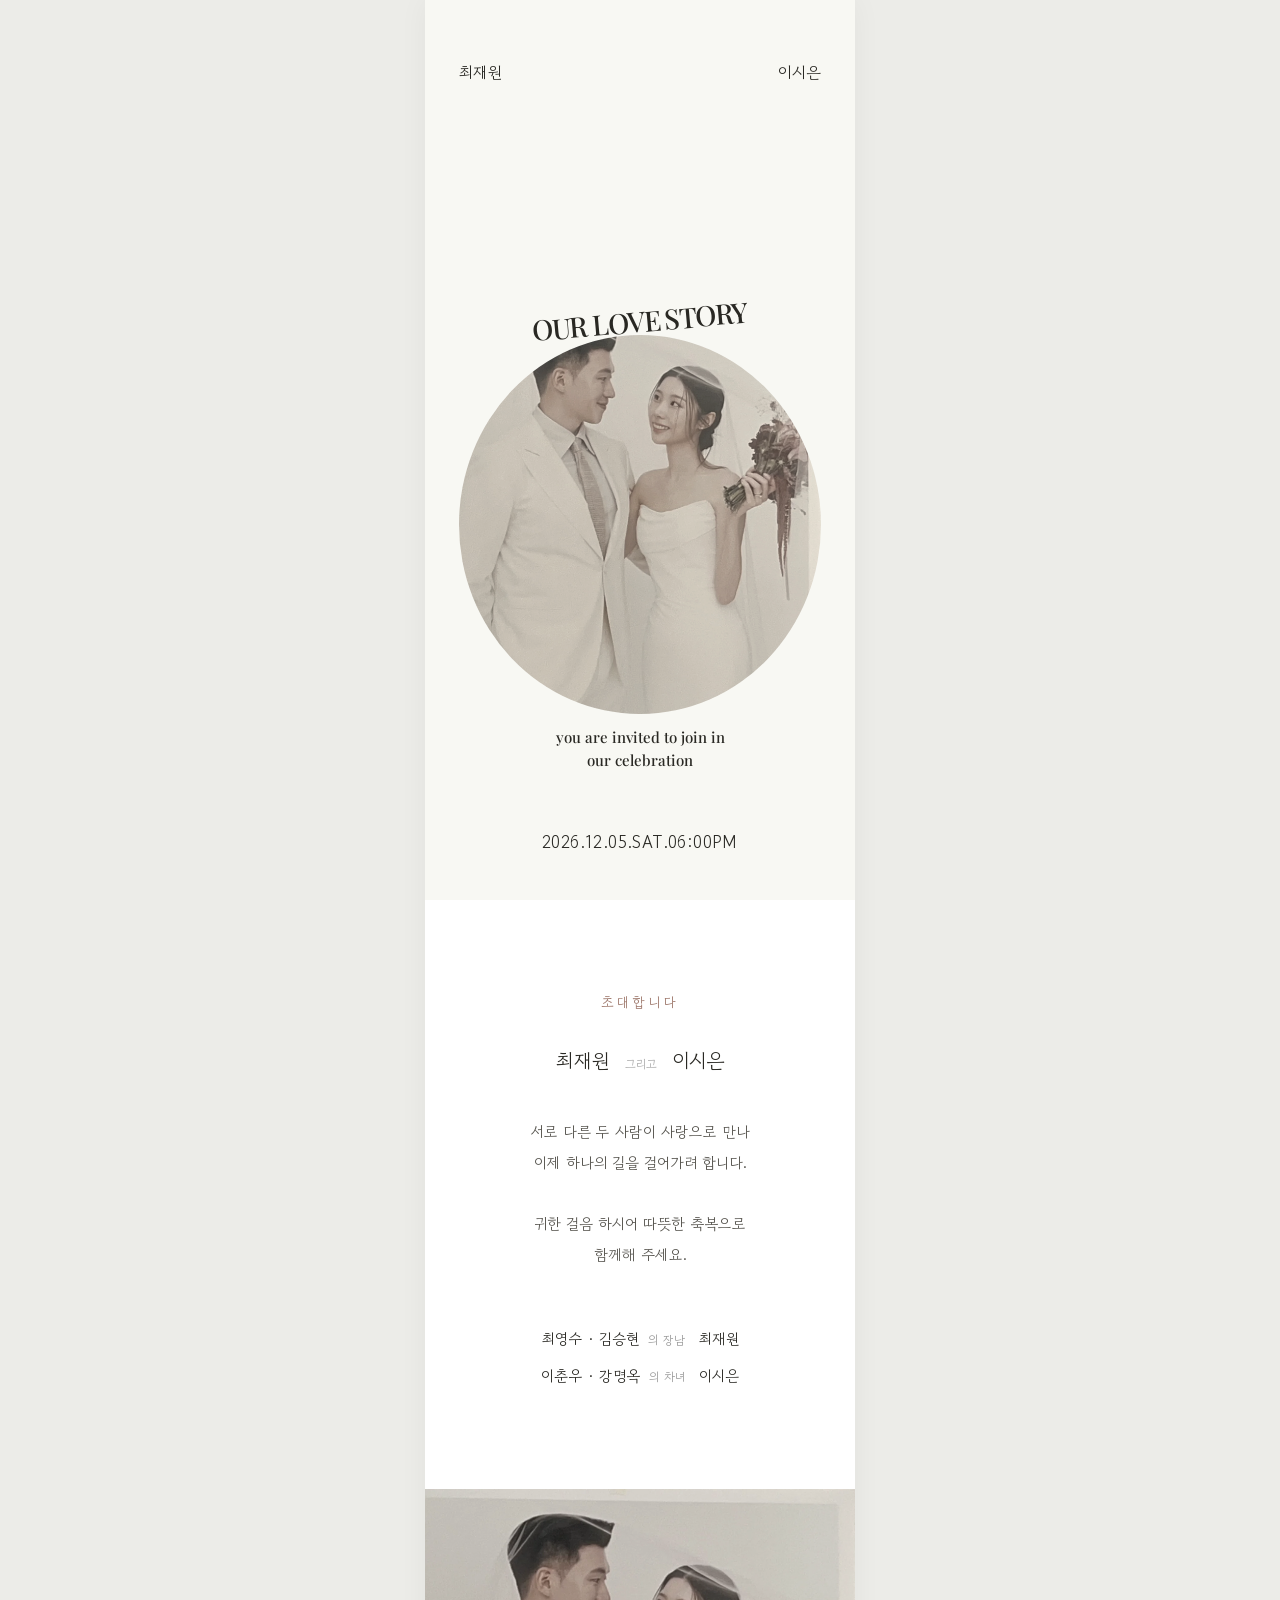
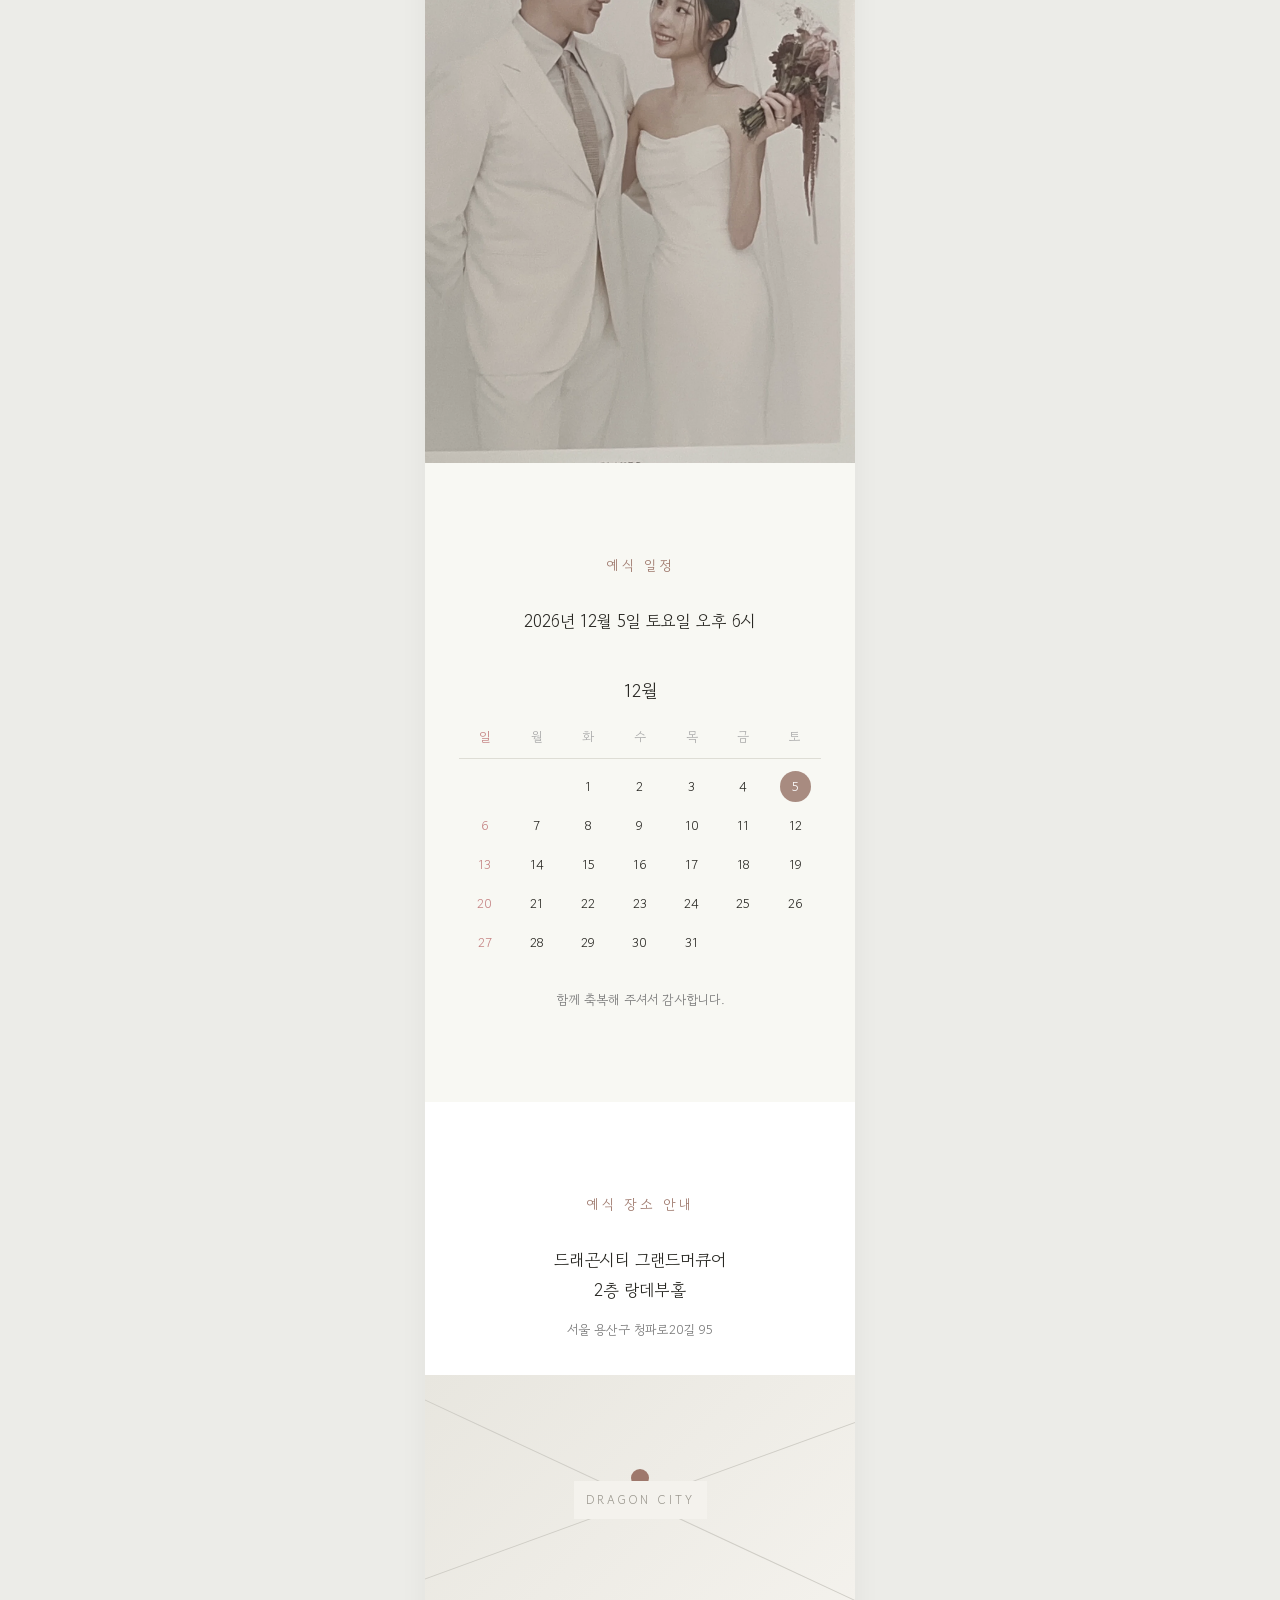
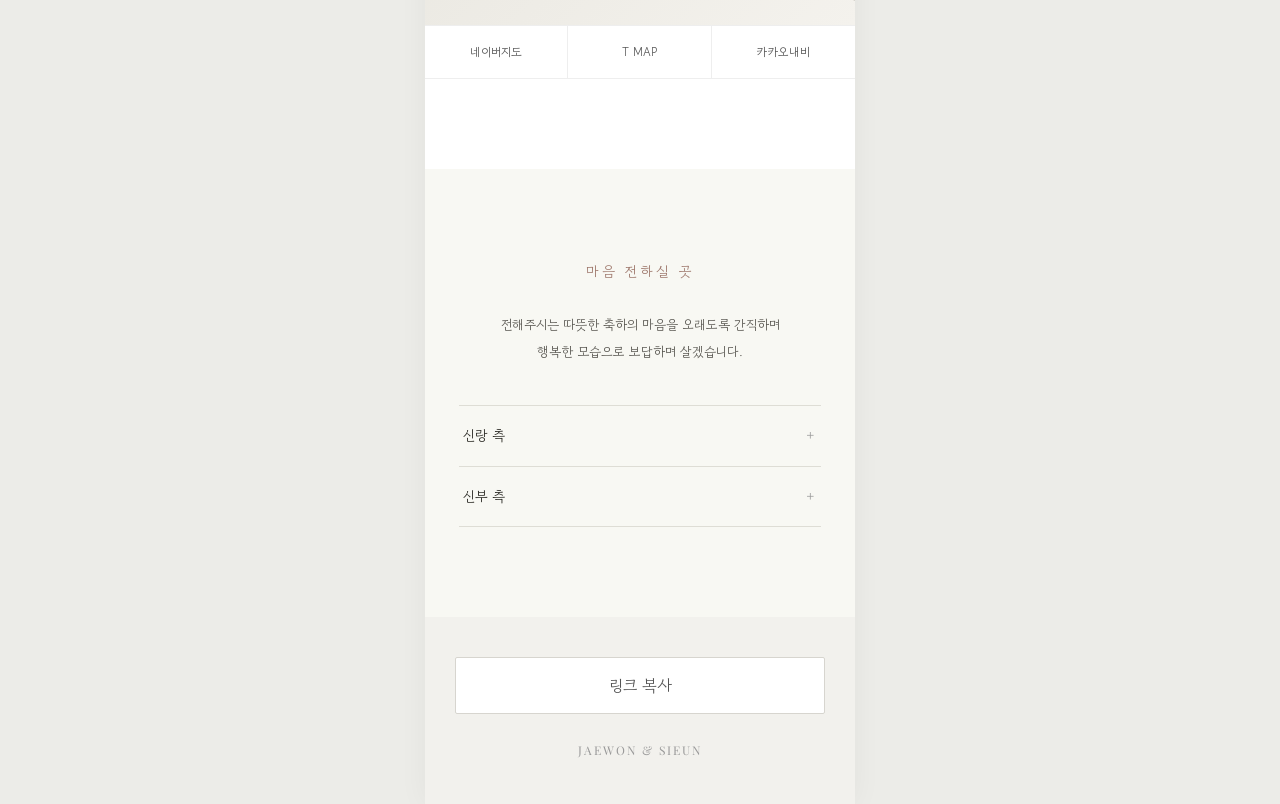
==== commit 2554c0dc: "Build wedding invitation without flower wreath button" ====
--- a/index.html
+++ b/index.html
@@ -1,590 +1,86 @@
-<!DOCTYPE html>
+<!doctype html>
 <html lang="ko">
 <head>
-<meta charset="UTF-8">
-<meta name="viewport" content="width=device-width, initial-scale=1.0, maximum-scale=1.0">
-<title>재원 · 시은 결혼식에 초대합니다</title>
-<link rel="preconnect" href="https://fonts.googleapis.com">
-<link rel="preconnect" href="https://fonts.gstatic.com" crossorigin>
-<link href="https://fonts.googleapis.com/css2?family=Cormorant+Garamond:ital,wght@0,400;0,500;1,400;1,500&family=Noto+Sans+KR:wght@300;400;500;700&family=Noto+Serif+KR:wght@400;500;600&display=swap" rel="stylesheet">
-<style>
-  :root{
-    --ivory:#FAF6EF;
-    --forest:#3A4F3F;
-    --forest-deep:#28362C;
-    --rose:#C79A8E;
-    --gold:#B08D57;
-    --charcoal:#33322D;
-    --sage:#E4E7DC;
-    --line:rgba(51,50,45,0.14);
-  }
-  *{box-sizing:border-box; margin:0; padding:0;}
-  html{scroll-behavior:smooth;}
-  body{
-    background:var(--forest-deep);
-    color:var(--charcoal);
-    font-family:'Noto Sans KR', sans-serif;
-    -webkit-font-smoothing:antialiased;
-  }
-  .page{
-    max-width:480px;
-    margin:0 auto;
-    background:var(--ivory);
-    overflow:hidden;
-    position:relative;
-  }
-  .section{
-    padding:88px 32px;
-    position:relative;
-  }
-  .eyebrow{
-    font-size:12px;
-    letter-spacing:0.32em;
-    text-transform:uppercase;
-    color:var(--gold);
-    font-weight:500;
-    text-align:center;
-  }
-  .fade-in{
-    opacity:0;
-    transform:translateY(18px);
-    transition:opacity 0.9s ease, transform 0.9s ease;
-  }
-  .fade-in.visible{
-    opacity:1;
-    transform:translateY(0);
-  }
-  @media (prefers-reduced-motion: reduce){
-    .fade-in{ opacity:1; transform:none; transition:none; }
-    html{ scroll-behavior:auto; }
-  }
-
-  /* ---------- HERO ---------- */
-  .hero{
-    min-height:100svh;
-    display:flex;
-    flex-direction:column;
-    align-items:center;
-    justify-content:center;
-    text-align:center;
-    padding:64px 32px;
-    background:
-      radial-gradient(circle at 50% 18%, rgba(176,141,87,0.10), transparent 55%),
-      var(--ivory);
-  }
-  .wreath{
-    width:230px;
-    height:230px;
-    margin-bottom:8px;
-  }
-  .hero .eyebrow{ margin-bottom:2px; }
-  .hero-names{
-    font-family:'Noto Serif KR', serif;
-    font-size:34px;
-    font-weight:500;
-    color:var(--forest-deep);
-    letter-spacing:0.02em;
-    margin:14px 0 6px;
-    line-height:1.35;
-  }
-  .amp{
-    display:block;
-    font-family:'Cormorant Garamond', serif;
-    font-style:italic;
-    font-size:22px;
-    color:var(--rose);
-    margin:4px 0;
-  }
-  .hero-date{
-    font-family:'Cormorant Garamond', serif;
-    font-size:19px;
-    letter-spacing:0.08em;
-    color:var(--charcoal);
-    margin-top:10px;
-  }
-  .scroll-cue{
-    margin-top:56px;
-    font-size:11px;
-    letter-spacing:0.2em;
-    color:var(--charcoal);
-    opacity:0.45;
-    display:flex;
-    flex-direction:column;
-    align-items:center;
-    gap:6px;
-  }
-  .scroll-cue .stem{
-    width:1px; height:34px;
-    background:currentColor;
-    animation:stem 2s ease-in-out infinite;
-  }
-  @keyframes stem{
-    0%,100%{ transform:scaleY(1); opacity:0.45; }
-    50%{ transform:scaleY(0.55); opacity:0.9; }
-  }
-  @media (prefers-reduced-motion: reduce){ .scroll-cue .stem{ animation:none; } }
-
-  /* ---------- MESSAGE ---------- */
-  .message{
-    background:var(--forest-deep);
-    color:var(--sage);
-    text-align:center;
-  }
-  .message .eyebrow{ color:var(--gold); }
-  .message p{
-    font-family:'Noto Serif KR', serif;
-    font-size:16.5px;
-    line-height:2.05;
-    color:#F1EEE5;
-    margin-top:26px;
-    font-weight:400;
-  }
-  .message .sign{
-    margin-top:34px;
-    font-family:'Cormorant Garamond', serif;
-    font-style:italic;
-    font-size:17px;
-    color:var(--rose);
-    letter-spacing:0.04em;
-  }
-  .divider{
-    width:34px; height:1px;
-    background:var(--gold);
-    margin:26px auto 0;
-    opacity:0.6;
-  }
-
-  /* ---------- FAMILY ---------- */
-  .family{
-    background:var(--forest-deep);
-    padding-top:0;
-    text-align:center;
-  }
-  .family-line{
-    font-family:'Noto Serif KR', serif;
-    font-size:15px;
-    color:#EDEAE0;
-    line-height:2.1;
-    letter-spacing:0.01em;
-  }
-  .family-line b{
-    font-weight:600;
-    color:var(--rose);
-  }
-
-  /* ---------- CALENDAR ---------- */
-  .calendar-wrap{
-    display:flex; justify-content:center; margin-top:34px;
-  }
-  .calendar{
-    width:100%;
-    max-width:320px;
-    border:1px solid var(--line);
-    border-radius:2px;
-    padding:22px 18px 26px;
-    background:#fff;
-  }
-  .cal-title{
-    text-align:center;
-    font-family:'Noto Serif KR', serif;
-    font-size:15px;
-    color:var(--forest-deep);
-    letter-spacing:0.05em;
-    margin-bottom:16px;
-  }
-  .cal-grid{
-    display:grid;
-    grid-template-columns:repeat(7,1fr);
-    row-gap:10px;
-    text-align:center;
-    font-size:12.5px;
-  }
-  .cal-grid .dow{
-    color:var(--gold);
-    font-weight:500;
-    font-size:11px;
-    padding-bottom:6px;
-  }
-  .cal-grid .d{ color:var(--charcoal); opacity:0.8; }
-  .cal-grid .d.blank{ visibility:hidden; }
-  .cal-grid .d.highlight{
-    position:relative;
-    color:#fff;
-    font-weight:600;
-  }
-  .cal-grid .d.highlight span{
-    display:inline-flex;
-    align-items:center;
-    justify-content:center;
-    width:24px; height:24px;
-    background:var(--forest);
-    border-radius:50%;
-  }
-  .detail-row{
-    display:flex;
-    justify-content:center;
-    gap:10px;
-    margin-top:22px;
-    font-size:14.5px;
-    color:var(--forest-deep);
-    font-weight:500;
-    letter-spacing:0.02em;
-  }
-  .detail-row .divider-dot{ opacity:0.4; }
-
-  /* ---------- LOCATION ---------- */
-  .location{ text-align:center; }
-  .venue-name{
-    font-family:'Noto Serif KR', serif;
-    font-size:21px;
-    margin-top:20px;
-    color:var(--forest-deep);
-  }
-  .venue-addr{
-    font-size:14px;
-    margin-top:8px;
-    color:var(--charcoal);
-    opacity:0.75;
-    line-height:1.6;
-  }
-  .map-box{
-    margin-top:24px;
-    height:170px;
-    border-radius:2px;
-    background:
-      repeating-linear-gradient(0deg, transparent, transparent 22px, rgba(58,79,63,0.07) 23px),
-      repeating-linear-gradient(90deg, transparent, transparent 22px, rgba(58,79,63,0.07) 23px),
-      var(--sage);
-    display:flex;
-    align-items:center;
-    justify-content:center;
-    color:var(--forest);
-    font-size:12px;
-    letter-spacing:0.1em;
-  }
-  .map-buttons{
-    display:flex;
-    gap:10px;
-    margin-top:18px;
-  }
-  .map-buttons a{
-    flex:1;
-    text-align:center;
-    padding:13px 0;
-    font-size:13px;
-    letter-spacing:0.04em;
-    text-decoration:none;
-    color:var(--forest-deep);
-    border:1px solid var(--forest-deep);
-    border-radius:2px;
-    transition:background 0.25s ease, color 0.25s ease;
-  }
-  .map-buttons a:active{ background:var(--forest-deep); color:#fff; }
-  .transit-note{
-    margin-top:20px;
-    font-size:12.5px;
-    color:var(--charcoal);
-    opacity:0.65;
-    line-height:1.8;
-    text-align:left;
-    border-top:1px solid var(--line);
-    padding-top:16px;
-  }
-  .transit-note b{ color:var(--forest-deep); font-weight:600; }
-
-  /* ---------- GALLERY ---------- */
-  .gallery{ background:var(--forest-deep); }
-  .gallery .eyebrow{ color:var(--gold); }
-  .gallery-note{
-    text-align:center;
-    color:#F1EEE5;
-    opacity:0.55;
-    font-size:12.5px;
-    margin-top:12px;
-    letter-spacing:0.03em;
-  }
-  .gallery-grid{
-    display:grid;
-    grid-template-columns:1fr 1fr;
-    gap:8px;
-    margin-top:24px;
-  }
-  .gallery-grid img{
-    width:100%;
-    height:100%;
-    aspect-ratio:3/4;
-    object-fit:cover;
-    display:block;
-    border-radius:1px;
-  }
-  .gallery-grid img.tall{
-    aspect-ratio:auto;
-    grid-row:span 2;
-  }
-
-  /* ---------- ACCOUNT / RSVP ---------- */
-  .accordion{ margin-top:28px; }
-  .acc-item{
-    border-top:1px solid var(--line);
-  }
-  .acc-item:last-child{ border-bottom:1px solid var(--line); }
-  .acc-head{
-    width:100%;
-    background:none;
-    border:none;
-    padding:18px 4px;
-    display:flex;
-    align-items:center;
-    justify-content:space-between;
-    font-family:'Noto Sans KR', sans-serif;
-    font-size:14.5px;
-    font-weight:500;
-    color:var(--forest-deep);
-    cursor:pointer;
-    letter-spacing:0.02em;
-  }
-  .acc-head .plus{
-    font-size:16px;
-    color:var(--gold);
-    transition:transform 0.3s ease;
-  }
-  .acc-item.open .acc-head .plus{ transform:rotate(45deg); }
-  .acc-body{
-    max-height:0;
-    overflow:hidden;
-    transition:max-height 0.4s ease;
-  }
-  .acc-item.open .acc-body{ max-height:260px; }
-  .acc-inner{ padding:0 4px 18px; }
-  .acct-row{
-    display:flex;
-    justify-content:space-between;
-    align-items:center;
-    padding:10px 14px;
-    background:#fff;
-    border:1px solid var(--line);
-    border-radius:2px;
-    margin-bottom:8px;
-    font-size:13px;
-  }
-  .acct-row .who{ color:var(--charcoal); opacity:0.6; margin-bottom:2px; font-size:11.5px; }
-  .acct-row .num{ color:var(--forest-deep); font-weight:500; letter-spacing:0.02em; }
-  .copy-btn{
-    border:1px solid var(--forest-deep);
-    background:none;
-    color:var(--forest-deep);
-    font-size:11.5px;
-    padding:6px 10px;
-    border-radius:2px;
-    cursor:pointer;
-    letter-spacing:0.03em;
-    white-space:nowrap;
-  }
-  .copy-btn.copied{ background:var(--forest-deep); color:#fff; }
-
-  /* ---------- FOOTER ---------- */
-  .footer{
-    text-align:center;
-    padding:70px 32px 60px;
-    background:var(--ivory);
-  }
-  .footer .heart{
-    width:14px; height:14px;
-    margin:0 auto 22px;
-    opacity:0.55;
-  }
-  .footer p{
-    font-family:'Cormorant Garamond', serif;
-    font-style:italic;
-    font-size:16px;
-    color:var(--forest-deep);
-    letter-spacing:0.03em;
-  }
-  .footer .credit{
-    margin-top:40px;
-    font-family:'Noto Sans KR', sans-serif;
-    font-style:normal;
-    font-size:10.5px;
-    color:var(--charcoal);
-    opacity:0.35;
-    letter-spacing:0.06em;
-  }
-</style>
+  <meta charset="UTF-8">
+  <meta name="viewport" content="width=device-width, initial-scale=1, maximum-scale=1">
+  <meta name="theme-color" content="#f8f8f3">
+  <title>최재원 ♥ 이시은 결혼합니다</title>
+  <meta name="description" content="2026년 12월 5일, 최재원 이시은 결혼식에 초대합니다.">
+  <link rel="preconnect" href="https://fonts.googleapis.com">
+  <link rel="preconnect" href="https://fonts.gstatic.com" crossorigin>
+  <link href="https://fonts.googleapis.com/css2?family=Gowun+Dodum&family=Playfair+Display:ital,wght@0,500;1,500&display=swap" rel="stylesheet">
+  <link rel="stylesheet" href="styles.css">
 </head>
 <body>
-<div class="page">
+  <main class="invitation">
+    <section class="hero section-cream" aria-label="메인 초대장">
+      <div class="names"><span>최재원</span><span>이시은</span></div>
+      <div class="portrait-wrap">
+        <div class="arc-title">OUR LOVE STORY</div>
+        <img class="portrait" src="photo-main.webp" alt="최재원과 이시은의 웨딩 사진">
+      </div>
+      <p class="english-copy">you are invited to join in<br>our celebration</p>
+      <p class="wedding-date">2026.12.05.SAT.06:00PM</p>
+    </section>
 
-  <!-- HERO -->
-  <section class="hero">
-    <svg class="wreath" viewBox="0 0 220 220" fill="none" xmlns="http://www.w3.org/2000/svg">
-      <g stroke="#B08D57" stroke-width="1.1" stroke-linecap="round" fill="none" opacity="0.85">
-        <path d="M110 18 C 60 30, 30 70, 26 110 C 22 150, 45 185, 80 200"/>
-        <path d="M110 18 C 160 30, 190 70, 194 110 C 198 150, 175 185, 140 200"/>
-        <path d="M40 60 C 55 55, 62 65, 58 78 C 54 65, 45 62, 40 60 Z"/>
-        <path d="M30 95 C 46 92, 52 103, 46 115 C 42 102, 34 98, 30 95 Z"/>
-        <path d="M35 135 C 51 135, 55 147, 47 157 C 45 144, 39 139, 35 135 Z"/>
-        <path d="M180 60 C 165 55, 158 65, 162 78 C 166 65, 175 62, 180 60 Z"/>
-        <path d="M190 95 C 174 92, 168 103, 174 115 C 178 102, 186 98, 190 95 Z"/>
-        <path d="M185 135 C 169 135, 165 147, 173 157 C 175 144, 181 139, 185 135 Z"/>
-        <circle cx="60" cy="185" r="2.4" fill="#C79A8E" stroke="none"/>
-        <circle cx="160" cy="185" r="2.4" fill="#C79A8E" stroke="none"/>
-        <circle cx="72" cy="196" r="1.8" fill="#C79A8E" stroke="none"/>
-        <circle cx="148" cy="196" r="1.8" fill="#C79A8E" stroke="none"/>
-      </g>
-    </svg>
-    <div class="eyebrow">The Wedding Of</div>
-    <h1 class="hero-names">최재원<span class="amp">그리고</span>이시은</h1>
-    <div class="hero-date">2026. 12. 05. SAT · P.M 6:00</div>
-    <div class="scroll-cue"><span>SCROLL</span><span class="stem"></span></div>
-  </section>
+    <section class="intro reveal">
+      <p class="eyebrow">초대합니다</p>
+      <h1>최재원 <span>그리고</span> 이시은</h1>
+      <p class="message">서로 다른 두 사람이 사랑으로 만나<br>이제 하나의 길을 걸어가려 합니다.<br><br>귀한 걸음 하시어 따뜻한 축복으로<br>함께해 주세요.</p>
+      <div class="family">
+        <p><b>최영수 · 김승현</b><small>의 장남</small> 최재원</p>
+        <p><b>이춘우 · 강명옥</b><small>의 차녀</small> 이시은</p>
+      </div>
+    </section>
 
-  <!-- MESSAGE -->
-  <section class="section message fade-in">
-    <div class="eyebrow">Invitation</div>
-    <p>
-      함께 한 시간이 쌓여<br>
-      이제는 같은 곳을 바라보며<br>
-      걷기로 했습니다.<br><br>
-      바쁘시더라도 오셔서<br>
-      두 사람의 새로운 시작을<br>
-      따뜻하게 지켜봐 주시면<br>
-      더없는 기쁨이겠습니다.
-    </p>
-    <div class="sign">재원 · 시은 올림</div>
-  </section>
+    <section class="photo-section reveal">
+      <img src="photo-gallery.webp" alt="신랑 신부 웨딩 사진" loading="lazy">
+    </section>
 
-  <!-- FAMILY -->
-  <section class="section family fade-in">
-    <div class="divider" style="margin-bottom:26px;"></div>
-    <div class="family-line">최영수 · 김승현의 장남 <b>최재원</b></div>
-    <div class="family-line">이춘우 · 강명옥의 차녀 <b>이시은</b></div>
-    <div class="divider" style="margin-top:26px;"></div>
-  </section>
+    <section class="schedule section-cream reveal">
+      <p class="eyebrow">예식 일정</p>
+      <h2>2026년 12월 5일 토요일 오후 6시</h2>
+      <div class="calendar" aria-label="2026년 12월 달력">
+        <div class="month">12월</div>
+        <div class="week"><span>일</span><span>월</span><span>화</span><span>수</span><span>목</span><span>금</span><span>토</span></div>
+        <div class="days" id="calendarDays"></div>
+      </div>
+      <p class="countdown" id="countdown"></p>
+    </section>
 
-  <!-- CALENDAR / DETAILS -->
-  <section class="section fade-in">
-    <div class="eyebrow" style="color:var(--gold);">When</div>
-    <div class="calendar-wrap">
-      <div class="calendar">
-        <div class="cal-title">2026. 12월</div>
-        <div class="cal-grid">
-          <div class="dow">일</div><div class="dow">월</div><div class="dow">화</div><div class="dow">수</div><div class="dow">목</div><div class="dow">금</div><div class="dow">토</div>
-          <div class="d blank"></div><div class="d blank"></div><div class="d">1</div><div class="d">2</div><div class="d">3</div><div class="d">4</div><div class="d highlight"><span>5</span></div>
-          <div class="d">6</div><div class="d">7</div><div class="d">8</div><div class="d">9</div><div class="d">10</div><div class="d">11</div><div class="d">12</div>
-          <div class="d">13</div><div class="d">14</div><div class="d">15</div><div class="d">16</div><div class="d">17</div><div class="d">18</div><div class="d">19</div>
-        </div>
+    <section class="location reveal">
+      <p class="eyebrow">예식 장소 안내</p>
+      <h2>드래곤시티 그랜드머큐어<br>2층 랑데부홀</h2>
+      <p class="address">서울 용산구 청파로20길 95</p>
+      <div class="map-placeholder" aria-hidden="true"><span>DRAGON CITY</span><i></i></div>
+      <div class="map-links">
+        <a href="https://map.naver.com/p/search/%EB%93%9C%EB%9E%98%EA%B3%A4%EC%8B%9C%ED%8B%B0%20%EA%B7%B8%EB%9E%9C%EB%93%9C%EB%A8%B8%ED%81%90%EC%96%B4" target="_blank" rel="noreferrer">네이버지도</a>
+        <a href="https://www.tmap.co.kr/" target="_blank" rel="noreferrer">T MAP</a>
+        <a href="https://map.kakao.com/link/search/%EB%93%9C%EB%9E%98%EA%B3%A4%EC%8B%9C%ED%8B%B0%20%EA%B7%B8%EB%9E%9C%EB%93%9C%EB%A8%B8%ED%81%90%EC%96%B4" target="_blank" rel="noreferrer">카카오내비</a>
       </div>
-    </div>
-    <div class="detail-row">
-      <span>2026년 12월 5일 토요일</span><span class="divider-dot">·</span><span>오후 6시</span>
-    </div>
-  </section>
+    </section>
 
-  <!-- LOCATION -->
-  <section class="section location fade-in">
-    <div class="eyebrow" style="color:var(--gold);">Where</div>
-    <div class="venue-name">서울 드래곤시티 그랜드 머큐어</div>
-    <div class="venue-addr">2층 라데부홀<br>서울특별시 용산구 청파로20길 95</div>
-    <div class="map-box">지도 영역 · 실제 지도로 교체 예정</div>
-    <div class="map-buttons">
-      <a href="https://map.naver.com/p/search/서울드래곤시티%20그랜드머큐어" target="_blank" rel="noopener">네이버지도</a>
-      <a href="https://map.kakao.com/?q=서울드래곤시티%20그랜드머큐어" target="_blank" rel="noopener">카카오맵</a>
-    </div>
-    <div class="transit-note">
-      <b>지하철</b> · 1호선 용산역 3번 출구, 도보 약 5분<br>
-      <b>지하철</b> · 4호선 신용산역 5번 출구, 도보 약 10분<br>
-      <b>KTX·ITX</b> · 용산역, 도보 약 5분<br>
-      <b>주차</b> · 서울 드래곤시티 호텔 주차장 이용 (하객 4시간 무료주차, 주차권은 예식장 안내데스크에서 확인)
-    </div>
-  </section>
+    <section class="contact section-cream reveal">
+      <p class="eyebrow">마음 전하실 곳</p>
+      <p class="message">전해주시는 따뜻한 축하의 마음을 오래도록 간직하며<br>행복한 모습으로 보답하며 살겠습니다.</p>
+      <div class="accordions">
+        <details>
+          <summary>신랑 측</summary>
+          <div class="account"><p>신랑 최재원 <a href="tel:01000000000">연락하기</a></p><button data-copy="은행 000-0000-0000 최재원">계좌번호 복사</button></div>
+        </details>
+        <details>
+          <summary>신부 측</summary>
+          <div class="account"><p>신부 이시은 <a href="tel:01000000000">연락하기</a></p><button data-copy="은행 000-0000-0000 이시은">계좌번호 복사</button></div>
+        </details>
+      </div>
+    </section>
 
-  <!-- GALLERY -->
-  <section class="section gallery fade-in">
-    <div class="eyebrow">Gallery</div>
-    <div class="gallery-grid">
-      <img src="[data-uri]" alt="사막에서 찍은 커플 사진">
-      <img src="[data-uri]